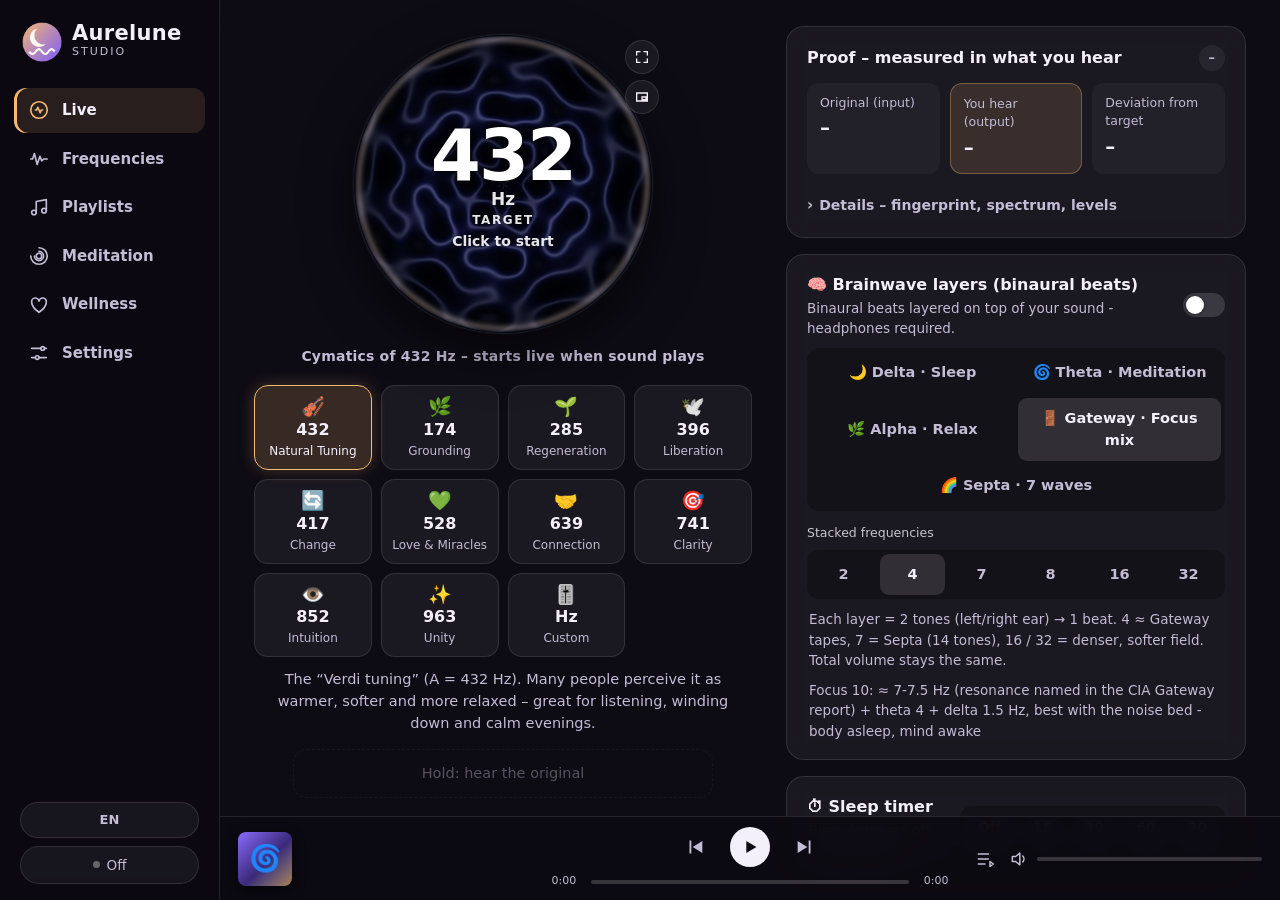
==== Setup-Dateien/app/ui/index.html @ 30a752c2 "Aurelune-Studio-3.15.0-Brainwave-Player-wie-Spotify-Gateway-Meditation-7-Schichten-Isochron-Binaural" ====
<!doctype html>
<html lang="en"><head><meta charset="utf-8"><meta name="viewport" content="width=device-width,initial-scale=1">
<title>Aurelune Studio</title><link rel="icon" href="icon.png" type="image/png"><link rel="stylesheet" href="style.css"><link rel="stylesheet" href="desk.css"><link rel="stylesheet" href="v38.css"><link rel="stylesheet" href="v311.css"><link rel="stylesheet" href="v312.css"><link rel="stylesheet" href="v314.css"><link rel="stylesheet" href="v315.css"></head>
<body>
<div class="aurora"></div>
<div id="oldEngine" hidden style="padding:30px;font:14px Segoe UI">This window uses an outdated browser engine. Please run the Aurelune installer again (it installs Microsoft WebView2) or start Aurelune with Microsoft Edge.</div>
<script>/* ES5 guard: the legacy IE engine cannot run the app */ try { eval('(async () => {})'); } catch (e) { document.getElementById('oldEngine').hidden = false; }</script>

<header class="top">
  <div class="brand"><img src="icon.png" alt=""><div><h1>Aurelune</h1><div class="sub">Studio</div></div></div>
  <div class="top-r">
    <button id="langBtn" class="lang" title="Language">EN</button>
    <div id="chip" class="chip"><i></i><span data-i18n="off">Off</span></div>
  </div>
</header>

<main>
  <!-- HOME -->
  <section class="view active" id="view-home">
    <div class="orb-wrap">
      <button id="orb" class="orb" aria-label="On/Off"><canvas id="cymCanvas" width="520" height="520"></canvas>
        <span class="orb-hz" id="orbHz">432</span><span class="orb-unit">Hz</span>
        <span class="orb-cap" id="orbCap" data-i18n="target">target</span>
        <span class="orb-state" id="orbState" data-i18n="tapStart">Click to start</span>
      </button>
    </div>
    <div id="cymLine" class="cym-line"></div>
    <button id="freqPill" class="freq-pill"><span id="pillEmoji">🎻</span><span id="pillName">Natural Tuning</span><span class="chev">›</span></button>
    <div id="freqChips" class="fchips"></div>
    <div id="quickCustom" class="quick-custom" hidden><input id="qCustom" type="number" min="20" max="2000" step="0.1" placeholder="440"><span>Hz</span><button id="qCustomGo" class="btn" data-i18n="apply">Apply</button></div>
    <p id="freqDescLine" class="fdesc-line"></p>

    <div id="alert" class="alert" hidden><div id="alertText"></div><div class="alert-btns" id="alertBtns"></div></div>
    <div class="card bin" id="binCard">
      <div class="bin-head"><div><b data-i18n="binTitle">🧠 Brainwave layers</b><small data-i18n="binOnHint">8 binaural beats layered on your sound</small></div>
        <span id="binState" class="verdict">–</span><label class="switch"><input type="checkbox" id="binOn"><span></span></label></div>
      <div class="seg four" id="binSeg"><button data-v="delta" data-i18n="binDelta">Delta</button><button data-v="theta" data-i18n="binTheta">Theta</button><button data-v="alpha" data-i18n="binAlpha">Alpha</button><button data-v="gateway" data-i18n="binGateway">Gateway</button><button data-v="septa" data-i18n="binSepta">Septa · 7 Wellen</button></div>
      <div class="bin-count"><label data-i18n="binCountT">Stacked frequencies</label>
        <div class="seg count-seg" id="binCountSeg"><button data-v="2">2</button><button data-v="4">4</button><button data-v="7">7</button><button data-v="8">8</button><button data-v="16">16</button><button data-v="32">32</button></div>
        <small class="bin-desc" data-i18n="binCountH"></small></div>
      <small class="bin-desc" id="binDesc"></small>
      <div class="bin-more">
        <div class="bin-layers" id="binLayers"></div>
        <div class="bin-slider"><label data-i18n="binLevel">Volume</label><input type="range" id="binLevel" min="0" max="50" step="1"><span id="binLevelV"></span></div>
        <div class="bin-slider"><label data-i18n="binNoise">Pink noise</label><input type="range" id="binNoise" min="0" max="100" step="1"><span id="binNoiseV"></span></div>
        <p class="bin-note" data-i18n="binHead">Use headphones</p>
        <p class="disclaimer" data-i18n="binDisc"></p>
      </div>
    </div>
    <div class="card slim">
      <div class="bin-head"><div><b data-i18n="timerT">⏱ Sleep timer</b><small id="timerHint" data-i18n="timerHint">Turns Aurelune off automatically</small></div>
        <div class="seg small timer-seg" id="timerSeg"><button data-v="0" data-i18n="timerOff">Off</button><button data-v="15">15</button><button data-v="30">30</button><button data-v="60">60</button><button data-v="90">90</button></div></div>
    </div>

    <div class="card proof">
      <div class="card-head"><b data-i18n="proofTitle">Proof – measured in what you hear</b><span id="verdict" class="verdict">–</span></div>
      <div class="facts">
        <div><small data-i18n="fOrig">Original (input)</small><b id="fIn">–</b></div>
        <div class="hl"><small data-i18n="fOut">You hear (output)</small><b id="fOut">–</b></div>
        <div><small data-i18n="fDev">Deviation from target</small><b id="fDev">–</b></div>
      </div>
      <details class="more" id="proofMore"><summary data-i18n="details">Details</summary>
      <div class="fp-wrap">
        <div class="mini-head"><span data-i18n="fpTitle">Tuning fingerprint</span><small data-i18n="fpHint">where the tones really are</small></div>
        <canvas id="fp" width="920" height="210"></canvas>
      </div>
      <div class="spec-wrap">
        <div class="mini-head"><span data-i18n="specTitle">Live spectrum</span><small id="specHint"></small></div>
        <canvas id="spec" width="920" height="300"></canvas>
        <div class="legend"><span class="lg-out" data-i18n="lgOut">output</span><span class="lg-in" data-i18n="lgIn">original</span><span class="lg-grid" id="lgGrid">432 Hz grid</span><span class="lg-440" data-i18n="lg440">440 Hz grid</span></div>
      </div>
      <div class="peak" id="peakLine">–</div>
      <div class="hint" id="anaText" data-i18n="anaOff">Turn Aurelune on to measure.</div>
      <div class="levels"><div><small data-i18n="lvIn">Input</small><div class="bar"><i id="lvIn"></i></div></div><div><small data-i18n="lvOut">Output</small><div class="bar"><i id="lvOut"></i></div></div></div>
      </details>
    </div>
    <button id="ab" class="ab" disabled data-i18n="abIdle">Hold: hear the original</button>
    <div class="route muted" id="routeLine"></div>
  </section>

  <!-- FREQUENCIES -->
  <section class="view" id="view-freq">
    <h2 data-i18n="chooseFreq">Choose frequency</h2>
    <p class="muted-p" data-i18n="chooseFreqP">Music is shifted by the smallest possible amount so this frequency becomes an exact note – clean and without distortion.</p>
    <div id="freqList" class="flist"></div>
    <div class="card custom">
      <div class="card-head"><b data-i18n="customFreq">🎚️ Custom frequency</b></div>
      <div class="row"><input id="custom" type="number" min="20" max="2000" step="0.1" placeholder="440"><span>Hz</span><button id="customGo" class="btn" data-i18n="apply">Apply</button></div>
    </div>
    <p class="keys-hint" data-i18n="keysHint"></p>
    <p class="disclaimer" data-i18n="disclaimer">The described effects are based on tradition and personal reports, not on scientific evidence.</p>
  </section>

  <!-- SETTINGS -->
  <section class="view" id="view-settings">
    <h2 data-i18n="settings">Settings</h2>

    <div class="card">
      <div class="card-head"><b data-i18n="sysCheck">System check</b><button id="recheck" class="link" data-i18n="recheck">Check again</button></div>
      <div class="checks" id="checks"></div>
      <button id="fixBtn" class="btn wide" data-i18n="fixAuto" hidden>Repair automatically</button>
    </div>

    <div class="card">
      <div class="set-row col"><div><b data-i18n="mainOut">Main speaker (where Aurelune plays)</b><small data-i18n="mainOutHint">Pick your EQ device, e.g. “SteelSeries Sonar – Gaming”, so your equalizer keeps working.</small></div></div>
      <select id="outDev"></select>
      <div class="set-row"><div><b data-i18n="autoIn">Input automatic (CABLE Output)</b><small data-i18n="autoInHint">All PC sound goes into VB-CABLE, Aurelune picks it up there.</small></div>
        <label class="switch"><input type="checkbox" id="autoDev"><span></span></label></div>
      <div id="manualDev" hidden>
        <label class="lbl" data-i18n="inputLbl">Input (virtual cable)</label><select id="inDev"></select>
        <button id="applyDev" class="btn wide" data-i18n="apply">Apply</button>
      </div>
    </div>

    <div class="card">
      <div class="set-row"><div><b data-i18n="autoMeasure">Detect original tuning automatically</b><small data-i18n="autoMeasureHint">Detects whether a song is tuned to 440, 442 or 443 Hz.</small></div>
        <label class="switch"><input type="checkbox" id="auto"><span></span></label></div>
      <div class="set-row" id="manualRow"><div><b data-i18n="fixedRef">Fixed original tuning</b><small data-i18n="fixedRefHint">Used when detection is off.</small></div>
        <div class="inline"><input id="manualRef" type="number" min="400" max="480" step="0.1"><span>Hz</span></div></div>
      <div class="set-row"><div><b data-i18n="profile">Sound profile</b><small id="profileHint"></small></div></div>
      <div class="seg" id="profileSeg"><button data-v="music" data-i18n="pMusic">🎵 Music · Hi-Fi</button><button data-v="voice" data-i18n="pVoice">🎮 Voice &amp; gaming</button></div>
      <div class="set-row"><div><b data-i18n="precise">🎯 Precision mode</b><small data-i18n="preciseHint">Analyses ahead</small></div>
        <label class="switch"><input type="checkbox" id="precise"><span></span></label></div>
      <div class="set-row"><div><b id="updTitle">🔄 Automatic updates</b><small id="updHint"></small><small id="updInfo" class="upd-info"></small></div>
        <label class="switch"><input type="checkbox" id="autoUpd" checked><span></span></label></div>
      <div class="set-row upd-row"><button type="button" id="updCheck" class="upd-check">Check now</button></div>
    </div>

    <div class="card">
      <div class="set-row"><div><b data-i18n="language">Language</b></div>
        <div class="seg small" id="langSeg"><button data-v="en">English</button><button data-v="de">Deutsch</button></div></div>
      <div class="set-row"><div><b data-i18n="autostart">Start with Windows</b><small data-i18n="autostartHint">Starts minimized and runs in the background.</small></div>
        <label class="switch"><input type="checkbox" id="autostart"><span></span></label></div>
      <div class="btn-row">
        <button id="resetSound" class="btn ghost" data-i18n="resetSound">🔈 Reset sound</button>
        <button id="openSound" class="btn ghost" data-i18n="openSound">⚙️ Sound settings</button>
      </div>
    </div>

    <div class="card info">
      <div class="set-row"><div><b data-i18n="tech">Technical</b><small id="techInfo">–</small></div></div>
      <div class="muted"><span id="version">Aurelune Studio</span> · <button id="openLog" class="link" data-i18n="openLog">open log file</button></div>
    </div>
  </section>
</main>

<nav class="tabs">
  <button data-view="home" class="active"><svg viewBox="0 0 24 24"><circle cx="12" cy="12" r="9"/><path d="M8 12h1.5l1.2-3 2.6 6 1.2-3H16"/></svg><span data-i18n="tHome">Live</span></button>
  <button data-view="freq"><svg viewBox="0 0 24 24"><path d="M3 12h2l2-6 3 12 3-9 2 5 2-2h4" /></svg><span data-i18n="tFreq">Frequencies</span></button>
  <button data-view="settings"><svg viewBox="0 0 24 24"><path d="M4 7h10M18 7h2M4 17h4M12 17h8" /><circle cx="16" cy="7" r="2"/><circle cx="10" cy="17" r="2"/></svg><span data-i18n="tSet">Settings</span><i class="dot" id="setDot" hidden></i></button>
</nav>
<div id="toast" class="toast"></div>

<script src="frequencies.js"></script>
<script src="i18n.js"></script>
<div id="updBar"><div class="upd-main"><b id="updText"></b><small id="updNotes"></small></div><button type="button" id="updGo">Install</button><button type="button" id="updX" aria-label="close">✕</button><div id="updProg"><i></i></div></div>
<script src="app.js"></script>
<script src="desk.js"></script>
<script src="v38.js"></script>
<script src="v39.js"></script>
<script src="v310.js"></script>
<script src="v311.js"></script>
<script src="v312.js"></script>
<script src="v314.js"></script>
<script src="v315.js"></script>
<script src="update.js"></script>
</body></html>
---- Setup-Dateien/app/ui/style.css ----
:root { --bg:#0d0b14; --card:rgba(255,255,255,.05); --line:rgba(255,255,255,.085); --fg:#f3f0fb; --mut:#a39eb8; --acc:#f5b971; --acc2:#8b6cff; }
* { box-sizing:border-box; -webkit-tap-highlight-color:transparent; }
[hidden] { display:none !important; }
html,body { margin:0; height:100%; background:var(--bg); }
body { color:var(--fg); font:13.5px/1.45 "Segoe UI Variable Text","Segoe UI",system-ui,-apple-system,sans-serif; display:flex; flex-direction:column; overflow:hidden; user-select:none; }
input, select { user-select:text; }
.aurora { position:fixed; inset:-140px -100px auto; height:420px; z-index:-1; filter:blur(70px); opacity:.45; transition:background 1s;
  background:radial-gradient(circle at 25% 45%, var(--acc), transparent 55%), radial-gradient(circle at 85% 25%, var(--acc2), transparent 55%); }
.top { display:flex; align-items:center; justify-content:space-between; padding:16px 20px 6px; }
.brand { display:flex; align-items:center; gap:10px; }
.brand img { width:36px; height:36px; }
h1 { margin:0; font-size:19px; letter-spacing:.3px; line-height:1; } .sub { font-size:11px; color:var(--mut); letter-spacing:2px; text-transform:uppercase; }
.chip { display:flex; align-items:center; gap:7px; padding:5px 11px; border-radius:20px; background:var(--card); border:1px solid var(--line); font-size:11.5px; color:var(--mut); }
.chip i { width:7px; height:7px; border-radius:50%; background:#666; }
.chip.on { color:var(--fg); } .chip.on i { background:#6dffa8; box-shadow:0 0 8px #6dffa8; }
.chip.warn i { background:#ffcf5c; box-shadow:0 0 8px #ffcf5c; }

main { flex:1; overflow-y:auto; padding:6px 18px 18px; scrollbar-width:thin; }
main::-webkit-scrollbar { width:6px; } main::-webkit-scrollbar-thumb { background:rgba(255,255,255,.1); border-radius:3px; }
.view { display:none; animation:fade .3s ease; } .view.active { display:block; }
@keyframes fade { from { opacity:0; transform:translateY(6px);} to { opacity:1; transform:none; } }
h2 { margin:8px 0 4px; font-size:20px; }
.muted-p { color:var(--mut); margin:0 0 12px; font-size:12.5px; }
.muted { color:var(--mut); font-size:11.5px; }

/* orb */
.orb-wrap { position:relative; width:300px; height:300px; margin:0 auto; }
#orbCanvas { position:absolute; inset:-40px; width:380px; height:380px; pointer-events:none; }
.orb { position:absolute; inset:40px; border-radius:50%; border:1px solid var(--line); cursor:pointer; color:var(--fg); font-family:inherit;
  background:radial-gradient(circle at 35% 30%, rgba(255,255,255,.14), rgba(255,255,255,.03) 60%), #15121f;
  box-shadow:inset 0 0 40px rgba(0,0,0,.5), 0 20px 50px rgba(0,0,0,.45); display:flex; flex-direction:column; align-items:center; justify-content:center; transition:transform .2s, box-shadow .4s, background .4s; }
.orb:hover { transform:scale(1.025); } .orb:active { transform:scale(.98); }
.orb.on { background:radial-gradient(circle at 35% 30%, color-mix(in srgb, var(--acc) 85%, white), var(--acc) 45%, color-mix(in srgb, var(--acc) 60%, #000) 100%); color:#1a1222;
  box-shadow:0 0 0 10px color-mix(in srgb, var(--acc) 18%, transparent), 0 0 70px color-mix(in srgb, var(--acc) 70%, transparent), inset 0 -10px 30px rgba(0,0,0,.25); }
.orb-hz { font-size:58px; font-weight:800; line-height:1; letter-spacing:-2px; } .orb-unit { font-size:14px; font-weight:700; opacity:.7; margin-top:-2px; }
.orb-state { font-size:11.5px; margin-top:6px; opacity:.75; font-weight:600; }
.orb-cap { font-size:10.5px; text-transform:uppercase; letter-spacing:1.6px; margin-top:4px; opacity:.65; font-weight:700; }
.orb-hz { font-variant-numeric:tabular-nums; }
.orb.busy { opacity:.7; pointer-events:none; }
.freq-pill { display:flex; align-items:center; gap:8px; margin:6px auto 0; padding:8px 16px; border-radius:30px; border:1px solid var(--line); background:var(--card); color:var(--fg); font:inherit; font-weight:600; cursor:pointer; }
.freq-pill:hover { border-color:var(--acc); } .chev { color:var(--mut); font-size:16px; line-height:1; }
.lead { text-align:center; color:var(--mut); font-size:12.5px; margin:10px 20px 4px; }
.alert { margin:10px 0 0; padding:11px 13px; border-radius:14px; background:rgba(255,105,125,.12); border:1px solid rgba(255,105,125,.35); color:#ffd3da; font-size:12.5px; }

.card { margin-top:12px; padding:14px 15px; border-radius:18px; background:var(--card); border:1px solid var(--line); backdrop-filter:blur(10px); }
.card-head { display:flex; justify-content:space-between; align-items:center; margin-bottom:10px; }
.meter .scale { display:flex; justify-content:space-between; font-size:10px; color:var(--mut); margin-top:5px; }
.track { position:relative; height:12px; border-radius:10px; background:linear-gradient(90deg, rgba(255,255,255,.03), rgba(255,255,255,.1) 50%, rgba(255,255,255,.03)); border:1px solid var(--line); }
.track::after { content:''; position:absolute; left:50%; top:-3px; bottom:-3px; width:1px; background:rgba(255,255,255,.35); }
.zone { position:absolute; top:2px; bottom:2px; border-radius:6px; background:color-mix(in srgb, var(--acc) 30%, transparent); transition:all .4s; }
.needle { position:absolute; top:-6px; width:4px; height:22px; margin-left:-2px; border-radius:3px; background:var(--acc); box-shadow:0 0 12px var(--acc); left:50%; transition:left .4s ease, opacity .3s; }
.facts { display:grid; grid-template-columns:repeat(3,1fr); gap:7px; margin-top:12px; }
.facts div { background:rgba(255,255,255,.04); border-radius:12px; padding:8px 10px; }
.facts small { display:block; font-size:10px; color:var(--mut); } .facts b { font-size:15.5px; font-variant-numeric:tabular-nums; white-space:nowrap; }
.hint { font-size:12px; color:var(--mut); margin-top:9px; }
.levels { display:grid; grid-template-columns:1fr 1fr; gap:12px; margin-top:10px; } .levels small { font-size:10px; color:var(--mut); }
.bar { height:5px; border-radius:4px; background:rgba(255,255,255,.07); overflow:hidden; margin-top:2px; }
.bar i { display:block; height:100%; width:0; background:linear-gradient(90deg,#6dffa8,var(--acc),#ff7a8a); transition:width .12s; }
.ab { width:100%; margin-top:12px; padding:12px; border-radius:14px; border:1px dashed var(--line); background:transparent; color:var(--mut); font:inherit; cursor:pointer; }
.ab:not(:disabled):hover { border-color:var(--acc); color:var(--fg); } .ab:disabled { opacity:.4; cursor:default; }
.ab.held { background:rgba(255,255,255,.07); color:var(--fg); }

/* frequency list */
.flist { display:flex; flex-direction:column; gap:8px; }
.fitem { display:flex; gap:12px; align-items:flex-start; text-align:left; padding:12px 13px; border-radius:16px; background:var(--card); border:1px solid var(--line); color:var(--fg); font:inherit; cursor:pointer; transition:border-color .2s, background .2s, transform .15s; }
.fitem:hover { transform:translateX(2px); border-color:color-mix(in srgb, var(--c) 55%, transparent); }
.fitem.sel { background:color-mix(in srgb, var(--c) 16%, transparent); border-color:var(--c); box-shadow:0 0 22px color-mix(in srgb, var(--c) 22%, transparent); }
.ficon { flex:none; width:46px; height:46px; border-radius:14px; display:grid; place-items:center; font-size:21px; background:color-mix(in srgb, var(--c) 20%, transparent); }
.fbody { flex:1; min-width:0; }
.ftop { display:flex; align-items:baseline; gap:8px; } .fhz { font-weight:800; font-size:17px; } .fhz small { font-size:11px; color:var(--mut); font-weight:600; }
.fname { font-weight:600; } .ftag { margin-left:auto; font-size:10.5px; padding:2px 8px; border-radius:20px; background:color-mix(in srgb, var(--c) 22%, transparent); color:var(--c); font-weight:700; white-space:nowrap; }
.fdesc { font-size:12px; color:#cfc9df; margin-top:3px; }
.fcheck { flex:none; width:20px; height:20px; border-radius:50%; border:2px solid var(--line); margin-top:12px; }
.fitem.sel .fcheck { border-color:var(--c); background:radial-gradient(circle, var(--c) 45%, transparent 50%); }
.custom .row { display:flex; gap:8px; align-items:center; }
.disclaimer { font-size:10.5px; color:#77718c; text-align:center; margin:12px 0 0; }

/* settings */
.set-row { display:flex; justify-content:space-between; align-items:center; gap:12px; padding:4px 0; }
.set-row + .set-row { margin-top:8px; padding-top:10px; border-top:1px solid var(--line); }
.set-row b { display:block; font-size:13px; } .set-row small { display:block; color:var(--mut); font-size:11.5px; margin-top:1px; }
.inline { display:flex; align-items:center; gap:5px; }
.switch { position:relative; flex:none; cursor:pointer; } .switch input { display:none; }
.switch span { display:block; width:42px; height:24px; border-radius:14px; background:rgba(255,255,255,.14); transition:.2s; position:relative; }
.switch span::after { content:''; position:absolute; top:3px; left:3px; width:18px; height:18px; border-radius:50%; background:#fff; transition:.2s; box-shadow:0 1px 3px rgba(0,0,0,.3); }
.switch input:checked + span { background:var(--acc); } .switch input:checked + span::after { left:21px; }
.seg { display:grid; grid-template-columns:1fr 1fr; gap:4px; padding:4px; border-radius:12px; background:rgba(0,0,0,.25); margin-top:8px; }
.seg button { padding:8px; border:0; border-radius:9px; background:transparent; color:var(--mut); font:inherit; font-weight:600; cursor:pointer; }
.seg button.sel { background:rgba(255,255,255,.12); color:var(--fg); }
input[type=number], select { padding:8px 10px; border-radius:10px; border:1px solid var(--line); background:#17141f; color:var(--fg); font:inherit; font-size:12.5px; outline:none; }
input[type=number]:focus, select:focus { border-color:var(--acc); }
input[type=number] { width:90px; } select { width:100%; }
.lbl { display:block; font-size:11px; color:var(--mut); margin:10px 0 4px; }
.btn { padding:9px 14px; border-radius:11px; border:0; background:var(--acc); color:#1a1222; font:inherit; font-weight:700; cursor:pointer; transition:filter .2s; }
.btn:hover { filter:brightness(1.08); } .btn.wide { width:100%; margin-top:12px; }
.btn.ghost { background:rgba(255,255,255,.06); color:var(--fg); border:1px solid var(--line); font-weight:600; }
.btn-row { display:grid; grid-template-columns:1fr 1fr; gap:8px; margin-top:12px; }
.info small { font-variant-numeric:tabular-nums; }

/* nav */
.tabs { display:grid; grid-template-columns:repeat(3,1fr); padding:8px 14px 12px; border-top:1px solid var(--line); background:rgba(13,11,20,.85); backdrop-filter:blur(14px); }
.tabs button { display:flex; flex-direction:column; align-items:center; gap:3px; border:0; background:transparent; color:var(--mut); font:inherit; font-size:11px; cursor:pointer; padding:6px; border-radius:12px; }
.tabs svg { width:22px; height:22px; fill:none; stroke:currentColor; stroke-width:1.8; stroke-linecap:round; stroke-linejoin:round; }
.tabs button.active { color:var(--acc); } .tabs button:hover { background:rgba(255,255,255,.04); }
.toast { position:fixed; left:50%; bottom:86px; transform:translate(-50%,20px); opacity:0; padding:9px 16px; border-radius:20px; background:#2a2538; border:1px solid var(--line); font-size:12.5px; transition:.3s; pointer-events:none; white-space:nowrap; }
.toast.show { opacity:1; transform:translate(-50%,0); }

/* v3.2 */
.top-r { display:flex; align-items:center; gap:8px; }
.lang { padding:5px 9px; border-radius:20px; background:var(--card); border:1px solid var(--line); color:var(--mut); font:inherit; font-size:11px; font-weight:700; cursor:pointer; }
.lang:hover { color:var(--fg); border-color:var(--acc); }
.alert-btns { display:flex; gap:8px; margin-top:9px; } .alert-btns:empty { display:none; }
.verdict { font-size:11.5px; font-weight:700; padding:3px 10px; border-radius:20px; background:rgba(255,255,255,.06); color:var(--mut); white-space:nowrap; }
.verdict.ok { background:rgba(109,255,168,.14); color:#7dffb0; } .verdict.warn { background:rgba(255,207,92,.14); color:#ffd77a; }
.facts .hl { background:color-mix(in srgb, var(--acc) 14%, transparent); border:1px solid color-mix(in srgb, var(--acc) 35%, transparent); }
.mini-head { display:flex; justify-content:space-between; align-items:baseline; font-size:11.5px; font-weight:700; margin:12px 0 5px; }
.mini-head small { font-weight:500; color:var(--mut); font-size:10.5px; }
#fp, #spec { display:block; width:100%; border-radius:12px; background:rgba(0,0,0,.25); border:1px solid var(--line); }
#fp { height:105px; } #spec { height:150px; }
.legend { display:flex; flex-wrap:wrap; gap:12px; margin-top:6px; font-size:10.5px; color:var(--mut); }
.legend span::before { content:''; display:inline-block; width:14px; height:3px; border-radius:2px; vertical-align:middle; margin-right:5px; }
.lg-out::before { background:var(--acc); } .lg-in::before { background:#b9b4cc; } .lg-grid::before { background:var(--acc); height:10px !important; width:2px !important; }
.lg-440::before { background:repeating-linear-gradient(90deg,#9b97ad 0 4px,transparent 4px 7px); }
.peak { margin-top:9px; font-size:12px; font-weight:600; font-variant-numeric:tabular-nums; }
.route { text-align:center; margin-top:8px; font-size:10.5px; }
.checks { display:flex; flex-direction:column; gap:6px; }
.ck { display:grid; grid-template-columns:18px 1fr auto; gap:8px; align-items:center; font-size:12.5px; padding:7px 9px; border-radius:10px; background:rgba(255,255,255,.035); }
.ck i { width:16px; height:16px; border-radius:50%; display:grid; place-items:center; font-style:normal; font-size:10px; font-weight:900; color:#111; }
.ck.ok i { background:#6dffa8; } .ck.ok i::after { content:'✓'; }
.ck.bad i { background:#ff6e82; } .ck.bad i::after { content:'!'; }
.ck.info i { background:rgba(255,255,255,.25); } .ck.info i::after { content:'i'; }
.ck b { font-weight:600; color:var(--mut); text-align:right; max-width:230px; overflow:hidden; text-overflow:ellipsis; white-space:nowrap; }
.link { border:0; background:none; color:var(--acc); font:inherit; font-size:11.5px; cursor:pointer; padding:0; }
.link:hover { text-decoration:underline; }
.tabs button { position:relative; } .dot { position:absolute; top:5px; right:calc(50% - 16px); width:8px; height:8px; border-radius:50%; background:#ff6e82; }
.set-row.col { display:block; } #outDev { margin:8px 0 4px; }
.seg.small { margin-top:0; } .seg.small button { padding:6px 12px; font-size:12px; }
.btn:disabled { opacity:.5; cursor:default; }

/* brainwave layers */
.bin-desc { display:block; color:var(--mut); font-size:11.5px; margin:8px 2px 0; }
.bin-layers { display:grid; grid-template-columns:repeat(4, 1fr); gap:6px; margin-top:10px; }
.bin-layers span { padding:6px 4px; border-radius:9px; background:rgba(0,0,0,.25); border:1px solid var(--line); text-align:center; font-size:11.5px; font-weight:600; color:var(--fg); font-variant-numeric:tabular-nums; transition:border-color .6s ease, box-shadow .6s ease; }
.bin-layers span small { display:block; color:var(--mut); font-size:9.5px; font-weight:400; margin-top:1px; }
.bin-layers.on span { border-color:rgba(139,108,255,.55); box-shadow:0 0 10px rgba(139,108,255,.18); }
.bin-slider { display:grid; grid-template-columns:105px 1fr 42px; align-items:center; gap:8px; margin-top:10px; font-size:12px; color:var(--mut); }
.bin-slider input { width:100%; accent-color:var(--acc2); }
.bin-slider span { text-align:right; color:var(--fg); font-variant-numeric:tabular-nums; }
.bin-note { font-size:11.5px; color:var(--mut); margin:10px 2px 0; }

/* cymatics inside the orb */
#cymCanvas { position:absolute; inset:0; width:100%; height:100%; border-radius:50%; pointer-events:none; z-index:0; }
.orb > span { position:relative; z-index:1; }
.orb.on .orb-hz { text-shadow:0 0 18px color-mix(in srgb, var(--acc) 85%, white), 0 0 4px color-mix(in srgb, var(--acc) 85%, white); }

/* ---- in-app updates ---- */
#updBar{position:fixed;left:12px;right:12px;bottom:12px;z-index:60;display:flex;align-items:center;gap:10px;padding:11px 12px 13px;border-radius:14px;
  background:linear-gradient(135deg,rgba(139,108,255,.96),rgba(245,185,113,.96));color:#1a1222;box-shadow:0 10px 34px rgba(0,0,0,.5);
  font-size:13px;transform:translateY(160%);opacity:0;transition:transform .4s cubic-bezier(.2,.9,.3,1.2),opacity .3s;pointer-events:none}
#updBar.show{transform:none;opacity:1;pointer-events:auto}
#updBar .upd-main{flex:1;min-width:0;display:flex;flex-direction:column}
#updBar small{opacity:.8;white-space:nowrap;overflow:hidden;text-overflow:ellipsis}
#updBar button{border:0;border-radius:10px;padding:7px 13px;font:600 13px Segoe UI,sans-serif;cursor:pointer}
#updGo{background:#1a1222;color:#f5b971}
#updGo:hover{filter:brightness(1.25)}
#updX{background:transparent;color:#1a1222;padding:4px 8px!important}
#updProg{position:absolute;left:12px;right:12px;bottom:5px;height:3px;border-radius:2px;background:rgba(26,18,34,.25);overflow:hidden;display:none}
#updProg i{display:block;height:100%;width:0;background:#1a1222;transition:width .3s}
.upd-info{color:var(--acc,#f5b971)}
.upd-row{justify-content:flex-end}
.upd-check{border:1px solid rgba(245,185,113,.45);background:transparent;color:var(--acc,#f5b971);border-radius:10px;padding:6px 14px;font:600 12px Segoe UI,sans-serif;cursor:pointer}
.upd-check:hover:not(:disabled){background:rgba(245,185,113,.12)}
.upd-check:disabled{opacity:.55;cursor:default}

/* ===== v3.5 – clean home: cymatics orb, quick frequencies, brainwaves, timer ===== */
.orb-wrap { width:250px; height:250px; margin:8px auto 0; }
.orb { inset:0; overflow:hidden; background:#05060f; border:1px solid rgba(255,255,255,.08); color:#fff;
  box-shadow:0 18px 50px rgba(0,0,0,.55), 0 0 0 1px rgba(255,255,255,.03); }
.orb.on { background:#05060f; color:#fff;
  box-shadow:0 0 0 2px color-mix(in srgb, var(--acc) 55%, transparent), 0 0 46px color-mix(in srgb, var(--acc) 38%, transparent), 0 0 110px rgba(90,110,255,.22); }
.orb-hz, .orb.on .orb-hz { text-shadow:0 2px 14px rgba(0,0,0,.95), 0 0 3px rgba(0,0,0,.9); }
.orb-unit, .orb-cap, .orb-state { text-shadow:0 1px 8px rgba(0,0,0,.95); opacity:.9; }
.orb::after { content:''; position:absolute; inset:28%; border-radius:50%; background:radial-gradient(circle, rgba(3,4,12,.55), transparent 70%); pointer-events:none; z-index:0; }
.freq-pill { margin-top:12px; padding:6px 14px; font-size:12.5px; }
.fchips { display:flex; gap:7px; overflow-x:auto; margin:12px -18px 0; padding:4px 18px 8px; scroll-snap-type:x proximity; scrollbar-width:none; }
.fchips::-webkit-scrollbar { display:none; }
.fchip { flex:none; scroll-snap-align:center; display:flex; flex-direction:column; align-items:center; gap:0; min-width:68px; padding:8px 9px 7px; border-radius:14px;
  background:var(--card); border:1px solid var(--line); color:var(--fg); font:inherit; cursor:pointer; transition:border-color .2s, background .2s, transform .15s; }
.fchip:hover { transform:translateY(-1px); border-color:color-mix(in srgb, var(--c) 55%, transparent); }
.fchip .e { font-size:16px; line-height:1.2; } .fchip b { font-size:14px; font-variant-numeric:tabular-nums; }
.fchip small { font-size:9.5px; color:var(--mut); white-space:nowrap; max-width:74px; overflow:hidden; text-overflow:ellipsis; }
.fchip.sel { border-color:var(--c); background:color-mix(in srgb, var(--c) 18%, transparent); box-shadow:0 0 16px color-mix(in srgb, var(--c) 25%, transparent); }
.fchip.sel small { color:var(--fg); }
.quick-custom { display:flex; gap:8px; align-items:center; justify-content:center; margin-top:6px; }
.fdesc-line { text-align:center; font-size:12px; color:var(--mut); margin:4px 8px 0; min-height:34px; }
.bin-head { display:flex; align-items:center; gap:10px; }
.bin-head > div:first-child { flex:1; min-width:0; }
.bin-head b { display:block; font-size:13px; } .bin-head small { display:block; color:var(--mut); font-size:11.5px; margin-top:1px; }
.seg.four { grid-template-columns:1fr 1fr; margin-top:10px; }
.seg.four button { padding:7px 6px; font-size:12.5px; }
.bin .bin-more { display:none; } .bin.on .bin-more { display:block; animation:fade .3s ease; }
.bin.on { border-color:rgba(139,108,255,.35); box-shadow:0 0 30px rgba(139,108,255,.08); }
.card.slim { padding:11px 15px; }
.timer-seg { grid-template-columns:repeat(5, auto); margin-top:0; }
.timer-seg button { padding:5px 9px; }
details.more { margin-top:10px; }
details.more > summary { list-style:none; cursor:pointer; font-size:12px; font-weight:600; color:var(--mut); padding:6px 0 2px; display:flex; align-items:center; gap:6px; }
details.more > summary::-webkit-details-marker { display:none; }
details.more > summary::before { content:'›'; display:inline-block; font-size:15px; transition:transform .2s; }
details.more[open] > summary::before { transform:rotate(90deg); }
details.more > summary:hover { color:var(--fg); }
.keys-hint { font-size:11px; color:var(--mut); text-align:center; margin:14px 0 0; }
.cym-line { text-align:center; margin-top:10px; font-size:11.5px; font-weight:600; color:var(--mut); font-variant-numeric:tabular-nums; letter-spacing:.2px; }
.cym-line.live { color:#b9c4ff; } .cym-line.live::before { content:''; display:inline-block; width:6px; height:6px; border-radius:50%; background:#8fa0ff; box-shadow:0 0 8px #8fa0ff; margin-right:6px; vertical-align:middle; animation:pulse 1.6s ease-in-out infinite; }
@keyframes pulse { 50% { opacity:.35; } }
---- Setup-Dateien/app/ui/desk.css ----
/* ===== Aurelune 3.6 – desktop layout, larger & clearer type ===== */
body.desk { --mut:#c3bdd6; --line:rgba(255,255,255,.11); --card:rgba(255,255,255,.055); flex-direction:row; font-size:15px; line-height:1.5; }
body.desk #oldEngine { position:absolute; }
/* sidebar */
.desk .side { width:220px; flex:none; display:flex; flex-direction:column; padding:22px 14px 16px; border-right:1px solid var(--line); background:rgba(10,8,16,.6); backdrop-filter:blur(14px); position:relative; z-index:2; }
.desk .side .brand { padding:0 8px 26px; }
.desk .side .brand img { width:40px; height:40px; }
.desk .side h1 { font-size:21px; }
.desk .tabs { display:flex; flex-direction:column; gap:4px; padding:0; border:0; background:none; backdrop-filter:none; }
.desk .tabs button { flex-direction:row; justify-content:flex-start; gap:12px; padding:11px 14px; font-size:15px; font-weight:600; color:var(--mut); border-radius:12px; }
.desk .tabs button.active { color:var(--fg); background:rgba(245,185,113,.13); box-shadow:inset 3px 0 0 var(--acc); }
.desk .tabs button.active svg { color:var(--acc); }
.desk .tabs .dot { top:50%; right:14px; margin-top:-4px; }
.desk .side-foot { margin-top:auto; padding:0 6px; }
.desk .side-foot .top-r { flex-direction:column; align-items:stretch; gap:8px; }
.desk .side-foot .chip { justify-content:center; padding:8px 12px; font-size:13.5px; }
.desk .side-foot .lang { padding:7px; font-size:13px; }
/* main area */
.desk main { padding:26px 34px 30px; }
.desk .view h2 { font-size:26px; margin:0 0 6px; }
.desk .muted-p { font-size:14.5px; color:var(--mut); max-width:760px; }
.desk .card { padding:18px 20px; border-radius:18px; margin-top:16px; }
.desk .card-head b, .desk .bin-head b, .desk .set-row b { font-size:16px; }
.desk .bin-head small, .desk .set-row small { font-size:13.5px; color:var(--mut); }
.desk .verdict { font-size:13px; }
/* home dashboard */
.desk .home-grid { display:grid; grid-template-columns:minmax(380px,1fr) minmax(360px,460px); gap:34px; align-items:start; max-width:1240px; margin:0 auto; }
.desk .col-main { display:flex; flex-direction:column; align-items:center; padding-top:8px; }
.desk .col-side > .card:first-child, .desk .col-side > .alert:first-child + .card { margin-top:0; }
.desk .orb-wrap { width:300px; height:300px; margin:0 auto; }
.desk .orb-hz { font-size:72px; } .desk .orb-unit { font-size:17px; } .desk .orb-state { font-size:14px; } .desk .orb-cap { font-size:12px; }
.desk .cym-line { font-size:14px; margin-top:12px; color:var(--mut); }
.desk .freq-pill { font-size:16px; padding:10px 20px; margin-top:12px; }
.desk .fchips { display:grid; grid-template-columns:repeat(4,1fr); overflow:visible; margin:18px 0 0; padding:0; gap:9px; width:100%; max-width:500px; }
.desk .fchip { min-width:0; padding:9px 6px; }
.desk .fchip .e { font-size:19px; } .desk .fchip b { font-size:16px; } .desk .fchip small { font-size:12px; max-width:100%; }
.desk .fdesc-line { font-size:14.5px; max-width:560px; min-height:44px; margin-top:12px; }
.desk .ab { max-width:420px; font-size:14.5px; margin-top:14px; padding:13px; }
.desk .quick-custom { margin-top:12px; }
/* measurement card */
.desk .facts { gap:10px; } .desk .facts div { padding:11px 13px; }
.desk .facts small { font-size:12.5px; } .desk .facts b { font-size:20px; }
.desk details.more > summary { font-size:14px; padding-top:10px; }
.desk .hint, .desk .peak { font-size:13.5px; }
.desk .levels small, .desk .legend { font-size:12.5px; }
/* brainwaves + timer */
.desk .seg button { padding:10px; font-size:14.5px; }
.desk .seg.small button { padding:7px 14px; font-size:14px; }
.desk .bin-desc { font-size:13.5px; color:var(--mut); display:block; margin-top:10px; }
.desk .bin-slider { grid-template-columns:120px 1fr 48px; font-size:14px; margin-top:12px; }
.desk .bin-det { margin-top:8px; }
.desk .bin-note, .desk .disclaimer { font-size:13px; }
.desk .card.slim .bin-head { flex-wrap:wrap; gap:10px; }
/* frequencies + settings use the width */
.desk .flist { display:grid; grid-template-columns:repeat(auto-fill,minmax(290px,1fr)); gap:12px; margin-top:16px; }
.desk .fitem { padding:15px 16px; } .desk .fhz { font-size:19px; } .desk .fdesc { font-size:13.5px; }
.desk #view-freq, .desk #view-settings { max-width:1240px; margin:0 auto; }
.desk #view-settings.active { columns:2 430px; column-gap:20px; }
.desk #view-settings > h2 { column-span:all; }
.desk #view-settings .card { break-inside:avoid; display:inline-block; width:100%; margin-top:0; margin-bottom:18px; }
.desk .ck { font-size:14px; } .desk .ck b { max-width:260px; }
.desk input[type=number], .desk select { font-size:14px; padding:9px 11px; }
.desk .btn { font-size:14.5px; } .desk .link { font-size:13.5px; } .desk .lbl { font-size:13px; }
.desk .route { font-size:13px; margin-top:10px; text-align:left; }
.desk .keys-hint { font-size:13px; }
.desk .toast { font-size:14px; }
/* smaller windows: compact icon sidebar, single column */
@media (max-width:1020px) {
  .desk .side { width:76px; padding:18px 10px; }
  .desk .side .brand > div, .desk .tabs span { display:none; }
  .desk .side .brand { padding:0 0 22px; justify-content:center; }
  .desk .tabs button { justify-content:center; padding:12px; }
  .desk .side-foot .chip span { display:none; }
  .desk main { padding:22px 24px; }
  .desk .home-grid { grid-template-columns:1fr 360px; gap:22px; }
  .desk .orb-wrap { width:290px; height:290px; }
}
@media (max-width:760px) { .desk .home-grid { grid-template-columns:1fr; } }

.desk .card-head { display:flex; align-items:center; justify-content:space-between; gap:12px; }
.desk #binCard .bin-head { align-items:center; }
.desk #binState { display:inline-block; margin-top:12px; }
.desk #binCard:not(.on) #binState { display:none; }
.desk #freqPill { display:none; }
.desk .upd-check { font-size:13.5px; padding:7px 16px; }
---- Setup-Dateien/app/ui/v38.css ----
.a4sub { display:block; font-size:11.5px; color:var(--mut); font-weight:500; margin-top:2px; }
.lock-seg { grid-template-columns:repeat(4,1fr); margin-top:8px; }
.lock-seg { margin-bottom:12px; }
---- Setup-Dateien/app/ui/v311.css ----
.lock-seg { grid-template-columns:repeat(2,1fr); }
#binSeg button[data-v="septa"] { grid-column:1 / -1; }
.bin-count { margin-top:10px; }
.bin-count > label { font-size:12.5px; opacity:.8; }
.count-seg { grid-template-columns:repeat(6,1fr); margin-top:6px; }
.count-seg button { padding:6px 4px; font-size:12.5px; }
.bin-layers.many span { font-size:11px; padding:3px 6px; }
.bin-layers.many small { font-size:9.5px; }
---- Setup-Dateien/app/ui/v312.css ----
/* Aurelune 3.12 – playlists */
.pl-tune { display:flex; align-items:center; justify-content:space-between; gap:12px; }
.pl-tune b { display:block; font-size:16px; } .pl-tune small { color:var(--mut); }
.pl-grid { display:grid; grid-template-columns:repeat(auto-fill,minmax(170px,1fr)); gap:10px; margin-top:12px; }
.pl-card { display:flex; flex-direction:column; align-items:flex-start; gap:3px; text-align:left; padding:14px; border-radius:16px; border:1px solid var(--line); background:var(--card); color:var(--fg); font:inherit; cursor:pointer; transition:.2s; position:relative; }
.pl-card:hover { background:rgba(255,255,255,.08); }
.pl-card.sel { border-color:var(--acc); box-shadow:0 0 0 1px var(--acc) inset; background:rgba(245,185,113,.08); }
.pl-card.on::after { content:'♪'; position:absolute; top:10px; right:12px; color:var(--acc); animation:plPulse 1.6s ease-in-out infinite; }
.pl-card small { color:var(--mut); font-size:12px; line-height:1.35; } .pl-card i { font-style:normal; font-size:11px; color:var(--acc); margin-top:4px; }
.pl-emoji { font-size:26px; line-height:1; }
.pl-head { display:flex; gap:12px; align-items:center; } .pl-head b { display:block; font-size:17px; } .pl-head small { color:var(--mut); }
.pl-player { display:flex; align-items:center; gap:8px; margin-top:14px; padding:10px; border-radius:14px; background:rgba(0,0,0,.25); }
.pl-ctl { width:38px; height:38px; border-radius:50%; border:1px solid var(--line); background:rgba(255,255,255,.06); color:var(--fg); font-size:15px; cursor:pointer; flex:none; }
.pl-ctl.big { width:48px; height:48px; background:var(--acc); color:#1a1222; border:0; font-size:18px; }
.pl-now { flex:1; min-width:0; } .pl-now small { display:block; color:var(--mut); font-size:11.5px; } .pl-now b { display:block; white-space:nowrap; overflow:hidden; text-overflow:ellipsis; }
.pl-prog { height:3px; border-radius:2px; background:rgba(255,255,255,.1); margin-top:6px; overflow:hidden; } .pl-prog i { display:block; height:100%; width:0; background:var(--acc); transition:width .3s linear; }
.pl-time { font-size:12px; color:var(--mut); font-variant-numeric:tabular-nums; flex:none; }
.pl-list { list-style:none; margin:12px 0 0; padding:0; counter-reset:pl; }
.pl-list li { counter-increment:pl; display:flex; justify-content:space-between; align-items:center; gap:8px; padding:9px 12px; border-radius:10px; cursor:pointer; }
.pl-list li::before { content:counter(pl); width:20px; color:var(--mut); font-size:12px; }
.pl-list li span { flex:1; } .pl-list li small { color:var(--mut); font-size:11.5px; }
.pl-list li:hover { background:rgba(255,255,255,.05); } .pl-list li.cur { background:rgba(255,255,255,.06); }
.pl-list li.on { background:rgba(245,185,113,.12); color:var(--acc); } .pl-list li.on::before { content:'♪'; color:var(--acc); }
.pl-nat { margin-top:14px; } .pl-nat b { display:block; } .pl-nat small { color:var(--mut); font-size:12px; }
.pl-chips { display:flex; flex-wrap:wrap; gap:6px; margin-top:8px; }
.pl-chips button { padding:7px 12px; border-radius:20px; border:1px solid var(--line); background:rgba(255,255,255,.04); color:var(--mut); font:inherit; font-size:13px; cursor:pointer; }
.pl-chips button.sel { background:rgba(109,255,168,.12); border-color:rgba(109,255,168,.5); color:var(--fg); }
.pl-mini { position:fixed; right:18px; bottom:18px; z-index:20; padding:9px 14px; border-radius:22px; border:1px solid var(--line); background:#2a2538; color:var(--fg); font:inherit; font-size:12.5px; cursor:pointer; box-shadow:0 6px 20px rgba(0,0,0,.4); }
body:not(.desk) .pl-mini { bottom:86px; }
@keyframes plPulse { 50% { opacity:.35; } }
---- Setup-Dateien/app/ui/v314.css ----
/* Aurelune 3.14 – wellness tab, full screen cymatics, mini player */
.w-grid { display:grid; grid-template-columns:repeat(auto-fill,minmax(330px,1fr)); gap:0 16px; align-items:start; }
.w-grid .w-wide { grid-column:1/-1; }
.w-row { display:flex; align-items:center; gap:10px; margin-top:12px; } .w-row small { color:var(--mut); flex:none; } .w-row .seg { flex:1; margin-top:0; }
.seg.three { grid-template-columns:repeat(3,1fr); } .seg.five { grid-template-columns:repeat(5,1fr); margin-top:10px; }
.seg.three button, .seg.five button { font-size:12px; padding:7px 4px; }
.w-mini { display:flex; align-items:center; gap:8px; margin-top:10px; } .w-mini small { flex:1; color:var(--mut); }
.w-mini select { background:rgba(0,0,0,.3); color:var(--fg); border:1px solid var(--line); border-radius:8px; padding:4px 6px; font:inherit; }
.w-mini select + small { flex:none; }
.ses-grid { display:grid; grid-template-columns:repeat(auto-fill,minmax(150px,1fr)); gap:10px; margin-top:12px; }
.ses-card { display:flex; flex-direction:column; align-items:flex-start; gap:3px; text-align:left; padding:13px; border-radius:16px; border:1px solid var(--line); background:var(--card); color:var(--fg); font:inherit; cursor:pointer; transition:.2s; }
.ses-card:hover { background:rgba(255,255,255,.08); } .ses-card small { color:var(--mut); font-size:11.5px; }
.ses-card.on { border-color:var(--acc); box-shadow:0 0 0 1px var(--acc) inset; background:rgba(245,185,113,.1); }
.ses-run { margin-top:14px; padding:12px; border-radius:14px; background:rgba(0,0,0,.25); }
.ses-top { display:flex; align-items:center; gap:10px; flex-wrap:wrap; } .ses-top b { font-size:15px; }
.ses-beat { font-weight:700; color:var(--acc); font-variant-numeric:tabular-nums; } .ses-left { color:var(--mut); font-size:12px; flex:1; font-variant-numeric:tabular-nums; }
#sesPlot { width:100%; height:110px; margin-top:10px; display:block; }
.res-box { margin-top:10px; padding:10px; border-radius:12px; background:rgba(0,0,0,.25); }
.res-rate { display:flex; gap:6px; margin:6px 0; } .res-rate button { flex:1; padding:8px; border-radius:10px; border:1px solid var(--line); background:rgba(255,255,255,.06); color:var(--fg); font:inherit; font-weight:700; cursor:pointer; }
.res-rate button:hover { background:var(--acc); color:#1a1222; }
.bw-grid { display:grid; grid-template-columns:repeat(5,1fr); gap:8px; margin-top:12px; }
.bw { position:relative; display:flex; flex-direction:column; align-items:center; padding:12px 4px 8px; border-radius:50%/40%; aspect-ratio:1; justify-content:center; border:1px solid var(--line); color:var(--fg); font:inherit; cursor:pointer;
  background:radial-gradient(circle at 40% 30%, rgba(255,255,255,.18), rgba(255,255,255,.03) 60%), #1c1828; }
.bw b { font-size:14px; } .bw small { font-size:10px; color:var(--mut); }
.bw i { position:absolute; inset:-1px; border-radius:inherit; border:2px solid var(--acc); opacity:0; pointer-events:none; }
.bw.ring i { animation:bwRing 2.4s ease-out; }
@keyframes bwRing { 0% { opacity:.9; transform:scale(1); } 100% { opacity:0; transform:scale(1.35); } }
.rt-list { display:flex; flex-direction:column; gap:6px; margin:12px 0 8px; }
.rt-row { display:flex; gap:8px; align-items:center; } .rt-row input, .rt-row select { background:rgba(0,0,0,.3); color:var(--fg); border:1px solid var(--line); border-radius:8px; padding:6px 8px; font:inherit; color-scheme:dark; }
.rt-row select { flex:1; }
.orb-tools { position:absolute; top:6px; right:-6px; display:flex; flex-direction:column; gap:6px; z-index:3; }
.orb-tools button { width:34px; height:34px; border-radius:50%; border:1px solid var(--line); background:rgba(255,255,255,.06); color:var(--fg); cursor:pointer; font-size:15px; }
.orb-tools button:hover { background:rgba(255,255,255,.14); }
.orb { transition:transform .25s linear, box-shadow .4s, background .4s; }
.breath-txt { position:absolute; left:0; right:0; bottom:-8px; text-align:center; font-weight:700; color:var(--acc); letter-spacing:.5px; }
.song-line { margin:8px auto 0; text-align:center; font-size:13.5px; font-weight:600; padding:6px 14px; border-radius:20px; background:rgba(109,255,168,.08); color:#bfffd8; width:max-content; max-width:100%; }
.w-modal { position:fixed; inset:0; z-index:60; background:rgba(0,0,0,.6); display:flex; align-items:center; justify-content:center; }
.w-modal .card { max-width:520px; margin:20px; } .w-ok { display:flex; gap:8px; align-items:center; margin-top:10px; font-weight:600; }
.w-flicker { position:fixed; inset:0; z-index:70; background:#000; cursor:pointer; display:flex; align-items:flex-end; justify-content:center; }
.w-flicker.lit { background:#5a5a5a; } .w-flicker small { color:#999; margin-bottom:20px; }
.w-immerse { position:fixed; inset:0; z-index:50; background:#08060e; }
.w-immerse canvas { width:100%; height:100%; display:block; }
.im-hud { position:absolute; left:0; right:0; top:28px; text-align:center; pointer-events:none; }
.im-hud b { display:block; font-size:44px; font-weight:800; letter-spacing:-1px; } .im-hud small { color:var(--mut); letter-spacing:2px; text-transform:uppercase; font-size:11px; }
.im-breath { margin-top:10px; font-size:20px; font-weight:700; color:var(--acc); }
.im-x { position:absolute; top:18px; right:18px; width:40px; height:40px; border-radius:50%; border:1px solid var(--line); background:rgba(255,255,255,.08); color:var(--fg); font-size:16px; cursor:pointer; }
body.mini > *:not(#miniBar):not(#toast):not(.w-modal):not(.w-flicker) { display:none !important; }
#miniBar { position:fixed; inset:0; display:grid; grid-template-columns:auto 1fr auto; grid-template-rows:1fr auto; gap:8px 12px; align-items:center; padding:14px 16px; background:radial-gradient(circle at 20% 20%, color-mix(in srgb, var(--acc) 22%, transparent), transparent 60%), var(--bg); -webkit-app-region:drag; }
#miniBar button { -webkit-app-region:no-drag; }
.mini-pow { width:58px; height:58px; border-radius:50%; border:1px solid var(--line); background:#1c1828; color:var(--mut); font-size:22px; cursor:pointer; }
.mini-pow.on { background:var(--acc); color:#1a1222; box-shadow:0 0 24px color-mix(in srgb, var(--acc) 60%, transparent); }
.mini-mid { min-width:0; } .mini-mid b { display:block; font-size:26px; font-weight:800; letter-spacing:-1px; font-variant-numeric:tabular-nums; }
.mini-mid small { display:block; color:var(--mut); font-size:11.5px; white-space:nowrap; overflow:hidden; text-overflow:ellipsis; }
.mini-breath { font-weight:800; color:var(--acc); font-size:18px; }
.mini-chips { grid-column:1/-1; display:flex; gap:6px; } .mini-chips button { flex:1; padding:6px; border-radius:10px; border:1px solid var(--line); background:rgba(255,255,255,.05); color:var(--mut); font:inherit; font-weight:700; cursor:pointer; }
.mini-chips button.sel { background:rgba(255,255,255,.14); color:var(--fg); }
.mini-x { position:absolute; top:8px; right:8px; width:28px; height:28px; border-radius:50%; border:1px solid var(--line); background:rgba(255,255,255,.06); color:var(--fg); cursor:pointer; }.orb-tools button, .mini-x, .mini-pow { display:flex; align-items:center; justify-content:center; padding:0; }
---- Setup-Dateien/app/ui/v315.css ----
/* Aurelune 3.15 – Spotify-like brainwave player bar + Gateway meditation view */
body.has-bwbar main { padding-bottom:104px; }
body.has-bwbar .pl-mini { bottom:96px; } body.has-bwbar:not(.desk) .pl-mini { bottom:170px; }
body.has-bwbar .toast { bottom:110px; }
.bw-bar { position:fixed; left:0; right:0; bottom:0; z-index:30; height:84px; display:grid; grid-template-columns:minmax(180px,1fr) minmax(260px,1.4fr) minmax(150px,1fr); align-items:center; gap:14px; padding:0 18px;
  background:rgba(12,10,18,.94); border-top:1px solid var(--line); backdrop-filter:blur(16px); }
.bwb-l { display:flex; align-items:center; gap:12px; min-width:0; }
.bwb-cover { position:relative; width:54px; height:54px; flex:none; border-radius:8px; display:flex; align-items:center; justify-content:center; font-size:26px; cursor:pointer; overflow:hidden;
  background:linear-gradient(135deg, var(--acc2), #3b2a7a 55%, color-mix(in srgb, var(--acc) 70%, #000)); box-shadow:0 4px 14px rgba(0,0,0,.45); }
.bwb-cover .eq { position:absolute; right:4px; bottom:4px; }
.bwb-t { min-width:0; display:flex; flex-direction:column; } .bwb-t b { font-size:14px; white-space:nowrap; overflow:hidden; text-overflow:ellipsis; }
.bwb-t small { font-size:12px; color:var(--mut); white-space:nowrap; overflow:hidden; text-overflow:ellipsis; }
.bwb-hz { flex:none; margin-left:auto; font-weight:800; font-size:13px; color:var(--acc); font-variant-numeric:tabular-nums; padding:3px 9px; border-radius:12px; background:rgba(245,185,113,.1); }
.bwb-hz:empty { display:none; }
.bwb-c { display:flex; flex-direction:column; align-items:center; gap:6px; }
.bwb-btns { display:flex; align-items:center; gap:18px; }
.bwb-ic { width:34px; height:34px; border:0; background:none; color:var(--mut); cursor:pointer; padding:6px; border-radius:50%; }
.bwb-ic:hover { color:var(--fg); } .bwb-ic svg, .bwb-play svg, .bwb-vic svg { width:100%; height:100%; fill:none; stroke:currentColor; stroke-width:1.8; stroke-linecap:round; stroke-linejoin:round; }
.bwb-ic.small { width:32px; height:32px; }
.bwb-play { width:40px; height:40px; border-radius:50%; border:0; background:var(--fg); color:#0d0b14; cursor:pointer; padding:9px; transition:transform .12s; }
.bwb-play:hover { transform:scale(1.07); } .bw-bar.playing .bwb-play { background:var(--acc); }
.bwb-prog { display:flex; align-items:center; gap:8px; width:100%; max-width:560px; } .bwb-prog small { width:38px; font-size:11px; color:var(--mut); text-align:center; font-variant-numeric:tabular-nums; }
.bwb-r { display:flex; align-items:center; justify-content:flex-end; gap:8px; } .bwb-vic { width:20px; height:20px; color:var(--mut); flex:none; }
.bwb-r input { width:110px; }
.bw-bar input[type=range], .bw-sl input[type=range] { -webkit-appearance:none; appearance:none; flex:1; height:4px; border-radius:2px; margin:0; cursor:pointer;
  background:linear-gradient(90deg, var(--fg) var(--p,0%), rgba(255,255,255,.18) var(--p,0%)); }
.bw-bar input[type=range]:hover { background:linear-gradient(90deg, var(--acc) var(--p,0%), rgba(255,255,255,.18) var(--p,0%)); }
.bw-bar input[type=range]::-webkit-slider-thumb, .bw-sl input[type=range]::-webkit-slider-thumb { -webkit-appearance:none; width:12px; height:12px; border-radius:50%; background:var(--fg); border:0; opacity:0; transition:opacity .15s; }
.bw-bar input[type=range]:hover::-webkit-slider-thumb, .bw-sl input[type=range]::-webkit-slider-thumb { opacity:1; }
.bw-bar input[type=range]:disabled { opacity:.45; cursor:default; }
.bw-sl input[type=range] { background:rgba(255,255,255,.18); }
/* equalizer bars (only move while playing) */
.eq { display:inline-flex; align-items:flex-end; gap:2px; height:14px; } .eq b { width:3px; height:30%; background:var(--acc); border-radius:1px; }
.bwb-cover .eq { opacity:0; } .bw-bar.playing .bwb-cover .eq { opacity:1; }
.bw-bar.playing .eq b, .bw-tr.playing .eq b { animation:bwEq .9s ease-in-out infinite alternate; }
.eq b:nth-child(2) { animation-delay:-.3s !important; } .eq b:nth-child(3) { animation-delay:-.6s !important; }
@keyframes bwEq { 0% { height:20%; } 100% { height:100%; } }
/* view */
.bw-hero { display:flex; gap:24px; align-items:flex-end; padding:22px; margin:0 -4px 6px; border-radius:20px;
  background:linear-gradient(180deg, color-mix(in srgb, var(--acc2) 38%, transparent), rgba(255,255,255,.02)); }
.bw-art { position:relative; width:190px; height:190px; flex:none; border-radius:14px; display:flex; align-items:center; justify-content:center; font-size:84px; overflow:hidden;
  background:radial-gradient(circle at 30% 25%, color-mix(in srgb, var(--acc) 70%, transparent), transparent 55%), linear-gradient(135deg, var(--acc2), #241a4f); box-shadow:0 14px 40px rgba(0,0,0,.5); }
.bw-art span { position:relative; z-index:1; }
.bw-rings i { position:absolute; left:50%; top:50%; width:60px; height:60px; margin:-30px; border-radius:50%; border:2px solid rgba(255,255,255,.35); opacity:0; }
#view-bw.playing .bw-rings i { animation:bwRing2 3.6s linear infinite; } #view-bw.playing .bw-rings i:nth-child(2) { animation-delay:1.2s; } #view-bw.playing .bw-rings i:nth-child(3) { animation-delay:2.4s; }
@keyframes bwRing2 { 0% { transform:scale(.6); opacity:.8; } 100% { transform:scale(3.4); opacity:0; } }
.bw-hinfo { flex:1; min-width:0; } .bw-kick { font-size:11px; letter-spacing:1.6px; font-weight:700; color:var(--mut); }
.bw-hinfo h2 { margin:4px 0 4px !important; font-size:34px !important; letter-spacing:-.5px; }
.bw-hbtns { display:flex; align-items:center; gap:16px; margin-top:12px; flex-wrap:wrap; }
.bw-big { width:58px; height:58px; border-radius:50%; border:0; background:var(--acc); color:#1a1222; cursor:pointer; padding:15px; box-shadow:0 8px 24px color-mix(in srgb, var(--acc) 40%, transparent); transition:transform .12s; }
.bw-big:hover { transform:scale(1.06); } .bw-big svg { width:100%; height:100%; }
.bw-hbtns .seg { margin-top:0; }
.bw-sl { display:flex; gap:18px; margin-top:14px; max-width:520px; } .bw-sl label { flex:1; display:flex; align-items:center; gap:8px; } .bw-sl small { color:var(--mut); flex:none; }
.bw-jrn { display:flex; gap:10px; flex-wrap:wrap; margin-top:12px; }
.bw-jb { display:flex; flex-direction:column; align-items:flex-start; padding:9px 14px; border-radius:22px; border:1px solid var(--line); background:var(--card); color:var(--fg); font:inherit; cursor:pointer; }
.bw-jb small { color:var(--mut); font-size:11.5px; } .bw-jb.on { border-color:var(--acc); background:rgba(245,185,113,.1); }
.bw-list { padding:8px 8px !important; }
.bw-row { display:grid; grid-template-columns:44px 1fr 150px 60px; align-items:center; gap:10px; padding:8px 10px; border-radius:8px; }
.bw-hd { font-size:11.5px; color:var(--mut); letter-spacing:.8px; text-transform:uppercase; border-bottom:1px solid var(--line); border-radius:0; margin-bottom:4px; }
.bw-tr { cursor:pointer; } .bw-tr:hover { background:rgba(255,255,255,.06); }
.bw-n { position:relative; display:flex; justify-content:center; color:var(--mut); font-variant-numeric:tabular-nums; } .bw-n em { font-style:normal; }
.bw-n svg { display:none; width:16px; height:16px; color:var(--fg); } .bw-n .eq { display:none; }
.bw-tr:hover .bw-n em, .bw-tr.playing .bw-n em { display:none; } .bw-tr:hover .bw-n svg { display:block; }
.bw-tr.playing .bw-n .eq { display:inline-flex; } .bw-tr.playing:hover .bw-n .eq { display:none; }
.bw-tt { display:flex; flex-direction:column; min-width:0; } .bw-tt b { font-weight:600; white-space:nowrap; overflow:hidden; text-overflow:ellipsis; } .bw-tt small { color:var(--mut); font-size:12px; }
.bw-tr.cur .bw-tt b, .bw-tr.cur .bw-n em { color:var(--acc); }
.bw-hzc { color:var(--mut); font-size:12.5px; font-variant-numeric:tabular-nums; } .bw-d { color:var(--mut); text-align:right; font-variant-numeric:tabular-nums; }
.bw-lay { display:grid; grid-template-columns:1.4fr 90px 80px 80px 80px 1fr; gap:10px; align-items:center; padding:7px 4px; border-bottom:1px solid rgba(255,255,255,.04); font-variant-numeric:tabular-nums; font-size:13px; color:var(--mut); }
.bw-lay.on { color:var(--fg); } .bw-lhd { font-size:11px; letter-spacing:.8px; text-transform:uppercase; color:var(--mut); margin-top:8px; }
.bw-k { font-size:11px; font-weight:700; padding:2px 8px; border-radius:10px; background:rgba(255,255,255,.07); width:max-content; }
.bw-k.iso { color:#ffd38a; } .bw-k.bin { color:#b9a6ff; } .bw-k.mon { color:#8fe3c0; }
.bw-bt { font-weight:700; } .bw-lay.on .bw-bt { color:var(--acc); }
.bw-sh { height:6px; border-radius:3px; background:rgba(255,255,255,.08); overflow:hidden; } .bw-sh i { display:block; height:100%; background:linear-gradient(90deg, var(--acc2), var(--acc)); transition:width .5s; }
.mini-bw { position:absolute; right:14px; top:12px; width:34px; height:34px; border-radius:50%; border:0; background:var(--fg); color:#0d0b14; padding:8px; cursor:pointer; -webkit-app-region:no-drag; }
.mini-bw svg { width:100%; height:100%; }
/* narrow window */
@media (max-width:760px) {
  .bw-bar { grid-template-columns:1fr auto; height:70px; gap:10px; padding:0 12px; }
  .bwb-prog, .bwb-r, .bwb-hz { display:none; } .bwb-btns { gap:8px; }
  .bw-hero { flex-direction:column; align-items:flex-start; } .bw-art { width:130px; height:130px; font-size:60px; }
  .bw-row { grid-template-columns:34px 1fr 60px; } .bw-hzc, .bw-hd > :nth-child(3) { display:none; }
  .bw-lay { grid-template-columns:1fr 70px 64px 64px; } .bw-lay > :nth-child(4), .bw-lay > :nth-child(6) { display:none; }
}
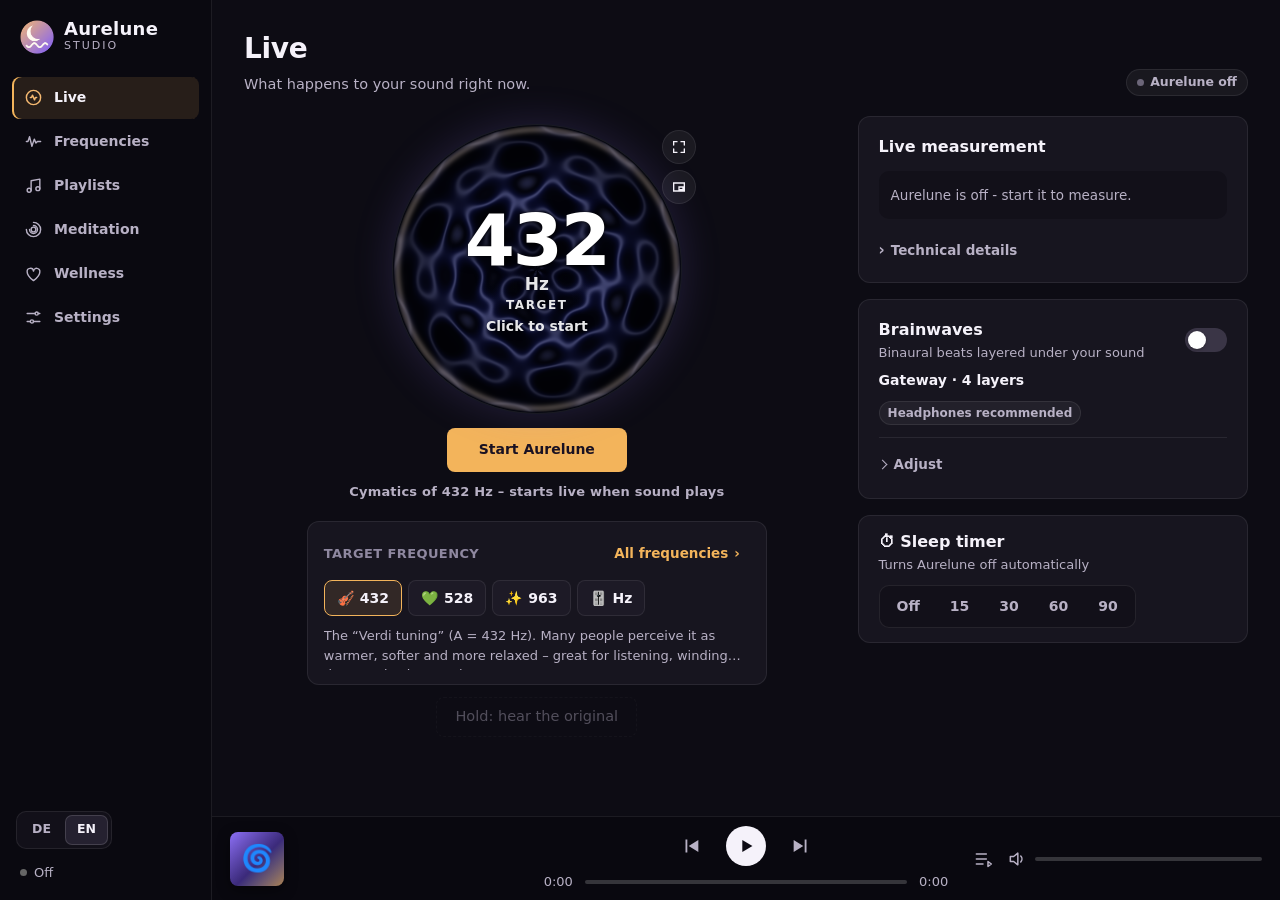
==== commit 3b68a998: "Aurelune-Studio-3.16.0-UI-Redesign-Navigation-Live-Frequenzen-Playlists-Wellness-Einstellungen" ====
--- a/Setup-Dateien/app/ui/index.html
+++ b/Setup-Dateien/app/ui/index.html
@@ -1,6 +1,6 @@
 <!doctype html>
 <html lang="en"><head><meta charset="utf-8"><meta name="viewport" content="width=device-width,initial-scale=1">
-<title>Aurelune Studio</title><link rel="icon" href="icon.png" type="image/png"><link rel="stylesheet" href="style.css"><link rel="stylesheet" href="desk.css"><link rel="stylesheet" href="v38.css"><link rel="stylesheet" href="v311.css"><link rel="stylesheet" href="v312.css"><link rel="stylesheet" href="v314.css"><link rel="stylesheet" href="v315.css"></head>
+<title>Aurelune Studio</title><link rel="icon" href="icon.png" type="image/png"><link rel="stylesheet" href="style.css"><link rel="stylesheet" href="desk.css"><link rel="stylesheet" href="v38.css"><link rel="stylesheet" href="v311.css"><link rel="stylesheet" href="v312.css"><link rel="stylesheet" href="v314.css"><link rel="stylesheet" href="v315.css"><link rel="stylesheet" href="v316.css"></head>
 <body>
 <div class="aurora"></div>
 <div id="oldEngine" hidden style="padding:30px;font:14px Segoe UI">This window uses an outdated browser engine. Please run the Aurelune installer again (it installs Microsoft WebView2) or start Aurelune with Microsoft Edge.</div>
@@ -163,5 +163,6 @@
 <script src="v312.js"></script>
 <script src="v314.js"></script>
 <script src="v315.js"></script>
+<script src="v316.js"></script>
 <script src="update.js"></script>
 </body></html>
--- a/Setup-Dateien/app/ui/v316.css
+++ b/Setup-Dateien/app/ui/v316.css
@@ -0,0 +1,258 @@
+/* Aurelune 3.16 – UI redesign: design tokens, calm surfaces, one button system, compact controls, sub-navigation.
+   Loaded after every other stylesheet. Structure changes: v316.js. */
+:root {
+  --bg-app:#0d0c14; --bg-sidebar:#0a0910; --bg-surface:#17151f; --bg-surface-raised:#1d1a26; --bg-hover:#252130; --bg-input:#121019;
+  --text-primary:#f5f2fa; --text-secondary:#b8b1c5; --text-muted:#8f88a0;
+  --border-subtle:rgba(255,255,255,.08); --border-strong:rgba(255,255,255,.14);
+  --accent-gold:#f3b45b; --accent-gold-hover:#ffc874; --accent-gold-soft:rgba(243,180,91,.12);
+  --accent-violet:#8d70f6; --accent-violet-soft:rgba(141,112,246,.14);
+  --positive:#67df9c; --warning:#f3b45b; --danger:#ef7373; --info:#75a9ff;
+  --r-ctl:8px; --r-card:12px; --r-big:16px;
+  /* map the old variables onto the tokens, so every older file follows */
+  --bg:var(--bg-app); --card:var(--bg-surface); --line:var(--border-subtle); --fg:var(--text-primary); --mut:var(--text-secondary); --acc:var(--accent-gold); --acc2:var(--accent-violet);
+}
+body.v316 { background:var(--bg-app); font-size:14.5px; line-height:1.5; --mut:var(--text-secondary); --line:var(--border-subtle); --card:var(--bg-surface); }
+body.v316 .aurora { opacity:.16; }
+body.v316 :focus-visible { outline:2px solid var(--accent-gold); outline-offset:2px; }
+body.v316 small { font-size:13px; }
+
+/* ---------- shell ---------- */
+.v316.desk .side { width:212px; padding:20px 12px 14px; background:var(--bg-sidebar); backdrop-filter:none; border-right:1px solid var(--border-subtle); }
+.v316.desk .side .brand { padding:0 8px 22px; } .v316.desk .side .brand img { width:34px; height:34px; } .v316.desk .side h1 { font-size:18px; font-weight:650; }
+.v316.desk .tabs { gap:2px; }
+.v316.desk .tabs button { height:42px; padding:0 12px; gap:11px; font-size:14px; font-weight:550; color:var(--text-secondary); border-radius:var(--r-ctl); transition:background .14s, color .14s; }
+.v316.desk .tabs button svg { width:19px; height:19px; }
+.v316.desk .tabs button:hover { background:rgba(255,255,255,.04); color:var(--text-primary); }
+.v316.desk .tabs button.active { background:var(--accent-gold-soft); color:var(--text-primary); box-shadow:inset 2px 0 0 var(--accent-gold); }
+.v316.desk .side-foot { display:flex; flex-direction:column; gap:10px; padding:0 4px; }
+.v316 .side-foot .top-r { gap:0 !important; }
+.v316 #chip { background:none; border:0; padding:4px 4px; justify-content:flex-start; font-size:13px; color:var(--text-secondary); }
+.v316 #chip.on { color:var(--text-primary); } .v316 #chip i { box-shadow:none !important; }
+.v316 #chip.on i { background:var(--positive); } .v316 #chip.warn i { background:var(--warning); }
+.v316.desk main { padding:28px 32px 40px; }
+.v316.desk .view { max-width:1120px; margin:0 auto; }
+.v316 .view.active { animation:v316in .2s ease; }
+@keyframes v316in { from { opacity:0; transform:translateY(4px); } to { opacity:1; transform:none; } }
+
+/* ---------- page header / sections ---------- */
+.page-header { display:flex; align-items:flex-end; justify-content:space-between; gap:16px; margin-bottom:20px; flex-wrap:wrap; }
+.page-header h2 { margin:0 !important; font-size:28px !important; font-weight:650; letter-spacing:-.3px; }
+.page-header p { margin:4px 0 0; color:var(--text-secondary); max-width:68ch; font-size:14.5px; }
+.page-actions { display:flex; align-items:center; gap:8px; flex-wrap:wrap; }
+.section-header { display:flex; align-items:center; justify-content:space-between; gap:12px; margin-bottom:6px; }
+.section-header b { font-size:16px; font-weight:620; }
+
+/* ---------- cards ---------- */
+.v316 .card { background:var(--bg-surface); border:1px solid var(--border-subtle); border-radius:var(--r-card); box-shadow:none; backdrop-filter:none; padding:18px 20px; }
+.v316.desk .card { padding:18px 20px; border-radius:var(--r-card); margin-top:0; margin-bottom:16px; }
+.v316 .card-head { margin-bottom:12px; } .v316 .card-head b, .v316 .bin-head b { font-size:16px; font-weight:620; }
+.v316 .bin-head small, .v316 .set-row small { color:var(--text-secondary); font-size:13px; }
+.v316 .bin-note, .v316 .disclaimer, .v316 .keys-hint { color:var(--text-muted); font-size:13px; max-width:75ch; }
+
+/* ---------- buttons ---------- */
+.v316 .btn, .v316 .btn-primary { display:inline-flex; align-items:center; justify-content:center; gap:8px; width:auto; min-height:40px; padding:0 18px; border-radius:var(--r-ctl);
+  border:1px solid transparent; background:var(--accent-gold); color:#1a1222; font:inherit; font-size:14px; font-weight:620; cursor:pointer; transition:background .14s, border-color .14s, color .14s; box-shadow:none; }
+.v316 .btn:hover { background:var(--accent-gold-hover); filter:none; }
+.v316 .btn:active { transform:translateY(1px); }
+.v316 .btn:disabled { opacity:.45; cursor:default; transform:none; }
+.v316 .btn.wide { width:auto; }
+.v316 .btn.ghost, .v316 .btn-secondary, .v316 .btn.btn-secondary { background:var(--bg-surface-raised); color:var(--text-primary); border-color:var(--border-strong); }
+.v316 .btn.ghost:hover, .v316 .btn-secondary:hover, .v316 .btn.btn-secondary:hover { background:var(--bg-hover); }
+.v316 .btn-sm { min-height:34px !important; padding:0 12px !important; font-size:13px !important; }
+.btn-ghost { display:inline-flex; align-items:center; gap:6px; min-height:34px; padding:0 10px; border:0; border-radius:var(--r-ctl); background:transparent; color:var(--text-secondary); font:inherit; font-size:13.5px; font-weight:600; cursor:pointer; }
+.btn-ghost:hover { background:rgba(255,255,255,.05); color:var(--text-primary); }
+.btn-link { color:var(--accent-gold); } .btn-link:hover { color:var(--accent-gold-hover); }
+.btn-icon { width:40px; height:40px; display:inline-flex; align-items:center; justify-content:center; border-radius:var(--r-ctl); border:1px solid var(--border-subtle); background:var(--bg-surface-raised); color:var(--text-primary); cursor:pointer; }
+.button-group, .v316 .btn-row { display:flex !important; flex-wrap:wrap; gap:8px; margin-top:12px; }
+.v316 .btn-row .btn { flex:0 0 auto; }
+.v316 .link { font-weight:600; }
+
+/* ---------- controls ---------- */
+.v316 .seg, .segmented-control { display:inline-grid; grid-template-columns:none !important; grid-auto-flow:column; grid-auto-columns:minmax(0,1fr); gap:2px; padding:3px; border-radius:10px;
+  background:var(--bg-input); border:1px solid var(--border-subtle); width:auto; max-width:100%; margin-top:10px; vertical-align:middle; }
+.v316 .seg button, .segmented-control button { min-height:34px; padding:0 14px; border:0; border-radius:7px; background:transparent; color:var(--text-secondary); font:inherit; font-size:13.5px; font-weight:600; cursor:pointer; white-space:nowrap; transition:background .14s, color .14s; }
+.v316 .seg button:hover, .segmented-control button:hover { color:var(--text-primary); background:rgba(255,255,255,.04); }
+.v316 .seg button.sel, .segmented-control button.sel { background:var(--bg-hover); color:var(--text-primary); box-shadow:inset 0 0 0 1px var(--border-strong); }
+.v316 .seg.small { margin-top:0; }
+.v316 .switch span { background:#3a3546; } .v316 .switch input:checked + span { background:var(--accent-gold); }
+.v316 select, .v316 input[type=number], .v316 input[type=time], .v316 input[type=text] { min-height:40px; border-radius:var(--r-ctl); background:var(--bg-input); border:1px solid var(--border-strong); color:var(--text-primary); font:inherit; padding:0 10px; }
+.v316 select { max-width:620px; width:100%; text-overflow:ellipsis; }
+.v316 .bin-slider { display:grid; grid-template-columns:minmax(90px,auto) minmax(140px,300px) 48px; align-items:center; gap:12px; max-width:480px; margin-top:12px; }
+.v316 .bin-slider label { color:var(--text-secondary); font-size:13.5px; } .v316 .bin-slider span { text-align:right; font-variant-numeric:tabular-nums; color:var(--text-primary); font-size:13.5px; }
+.v316 input[type=range] { accent-color:var(--accent-violet); }
+.v316 .set-row { display:flex; align-items:center; justify-content:space-between; gap:20px; padding:12px 0; border-top:1px solid var(--border-subtle); margin:0; }
+.v316 .panel > .set-row:first-of-type, .v316 .section-header + .set-row, .v316 .card > .set-row:first-child { border-top:0; }
+.v316 .set-row > div:first-child { min-width:0; max-width:70ch; } .v316 .set-row b { font-size:14.5px; font-weight:600; display:block; } .v316 .set-row small { display:block; }
+.v316 .set-row .seg { margin-top:0; flex:none; }
+.status-badge { display:inline-flex; align-items:center; gap:6px; padding:3px 10px; border-radius:20px; font-size:12.5px; font-weight:600; color:var(--text-secondary); background:rgba(255,255,255,.05); border:1px solid var(--border-subtle); white-space:nowrap; }
+.status-badge i { width:7px; height:7px; border-radius:50%; background:#6c6679; }
+.status-badge.ok { color:var(--positive); } .status-badge.ok i { background:var(--positive); }
+.status-badge.gold { color:var(--accent-gold); background:var(--accent-gold-soft); border-color:transparent; }
+.status-badge.subtle { font-size:12px; padding:2px 8px; }
+.v316 .verdict { font-size:12.5px; border-radius:20px; }
+.disclosure { margin-top:12px; border-top:1px solid var(--border-subtle); padding-top:10px; }
+.disclosure > summary { cursor:pointer; list-style:none; display:inline-flex; align-items:center; gap:6px; min-height:32px; color:var(--text-secondary); font-weight:600; font-size:13.5px; border-radius:6px; }
+.disclosure > summary::-webkit-details-marker { display:none; }
+.disclosure > summary::before { content:''; width:6px; height:6px; border-right:1.6px solid currentColor; border-bottom:1.6px solid currentColor; transform:rotate(-45deg); transition:transform .18s; margin-right:2px; }
+.disclosure[open] > summary::before { transform:rotate(45deg); }
+.disclosure > summary:hover { color:var(--text-primary); }
+
+/* ---------- sub navigation ---------- */
+.subnav { display:flex; gap:4px; border-bottom:1px solid var(--border-subtle); margin:-4px 0 20px; flex-wrap:wrap; }
+.subnav button { position:relative; min-height:40px; padding:0 14px; border:0; background:none; color:var(--text-secondary); font:inherit; font-size:14px; font-weight:600; cursor:pointer; border-radius:8px 8px 0 0; }
+.subnav button:hover { color:var(--text-primary); background:rgba(255,255,255,.03); }
+.subnav button.sel { color:var(--text-primary); } .subnav button.sel::after { content:''; position:absolute; left:10px; right:10px; bottom:-1px; height:2px; border-radius:2px; background:var(--accent-gold); }
+.pane.two-col { display:grid; grid-template-columns:repeat(2,minmax(0,1fr)); gap:16px; align-items:start; }
+.pane.two-col > .card { margin:0 !important; } .pane .span-2 { grid-column:1/-1; }
+.pane > .card + .card { margin-top:16px; }
+
+/* ---------- Live ---------- */
+.v316.desk .home-grid { grid-template-columns:minmax(0,1.5fr) minmax(320px,1fr); gap:28px; max-width:none; }
+.v316.desk .orb-wrap { width:290px; height:290px; }
+.v316 .orb { box-shadow:0 0 40px rgba(141,112,246,.18); }
+.v316 .orb-tools { right:-14px; }
+.power-btn { margin-top:14px; min-width:180px; min-height:44px !important; }
+.power-btn.is-on { background:var(--bg-surface-raised) !important; color:var(--text-primary) !important; border-color:var(--border-strong) !important; }
+.power-btn.is-on:hover { border-color:var(--danger) !important; }
+.v316 .cym-line { margin-top:10px; font-size:13px; color:var(--text-secondary); }
+.target-box { width:100%; max-width:460px; margin-top:20px; padding:14px 16px; border-radius:var(--r-card); background:var(--bg-surface); border:1px solid var(--border-subtle); }
+.target-head { display:flex; align-items:center; justify-content:space-between; margin-bottom:8px; } .target-head small { color:var(--text-muted); font-weight:600; letter-spacing:.4px; text-transform:uppercase; font-size:12px; }
+.v316 .target-box .freq-pill { width:100%; justify-content:flex-start; min-height:42px; border-radius:var(--r-ctl); background:var(--bg-input); border:1px solid var(--border-strong); margin:0; font-size:14.5px; box-shadow:none; }
+.v316 .target-box .freq-pill .chev { margin-left:auto; }
+.v316 .target-box .fchips { display:flex; flex-wrap:wrap; gap:6px; margin-top:10px; grid-template-columns:none; }
+.v316 .target-box .fchip { display:none; flex-direction:row; align-items:center; gap:6px; min-height:36px; width:auto; padding:0 12px; border-radius:var(--r-ctl); background:var(--bg-surface-raised); border:1px solid var(--border-subtle); box-shadow:none; }
+.v316 .target-box .fchip.quick, .v316 .target-box .fchip.sel, .v316 .target-box .fchip.add { display:inline-flex; }
+.v316 .target-box .fchip small { display:none; } .v316 .target-box .fchip .e { font-size:14px; } .v316 .target-box .fchip b { font-size:14px; }
+.v316 .target-box .fchip.sel { border-color:var(--accent-gold); background:var(--accent-gold-soft); }
+.v316 .target-box .quick-custom { margin-top:10px; display:flex; gap:8px; align-items:center; } .v316 .target-box .quick-custom[hidden] { display:none; } .v316 .quick-custom input { width:120px; }
+.v316 .target-box .fdesc-line { margin:10px 0 0; font-size:13px; color:var(--text-secondary); display:-webkit-box; -webkit-line-clamp:2; -webkit-box-orient:vertical; overflow:hidden; text-align:left; }
+.v316 .song-line { margin-top:12px; font-size:13px; background:rgba(103,223,156,.07); }
+.v316 .ab { margin-top:12px; min-height:40px; width:auto; padding:0 18px; border-radius:var(--r-ctl); }
+.v316 .proof .facts { display:grid; grid-template-columns:repeat(3,minmax(0,1fr)); gap:8px; }
+.v316 .proof .facts > div { border-radius:10px; background:var(--bg-input); border:1px solid var(--border-subtle); padding:10px 12px; box-shadow:none; }
+.v316 .proof .facts > div.hl { border-color:rgba(243,180,91,.35); background:var(--accent-gold-soft); }
+.v316 .proof .facts b { font-size:19px; } .v316 .proof .facts small.a4sub { font-size:12px; }
+.empty-line { padding:14px 12px; border-radius:10px; background:var(--bg-input); color:var(--text-secondary); font-size:13.5px; }
+.meas-dot { display:inline-flex; align-items:center; gap:6px; font-size:12.5px; color:var(--positive); margin-left:auto; margin-right:8px; }
+.meas-dot i { width:7px; height:7px; border-radius:50%; background:var(--positive); }
+.v316 .proof details.more { margin-top:10px; } .v316 .proof details.more > summary { font-size:13.5px; color:var(--text-secondary); font-weight:600; }
+.bin-sum { display:flex; align-items:center; gap:10px; flex-wrap:wrap; margin-top:8px; font-size:14px; color:var(--text-primary); } #binSumT { font-weight:600; }
+.v316 #binAdv .seg { display:inline-grid; } .v316 #binAdv .bin-count { margin-top:12px; } .v316 #binAdv .bin-count label { display:block; font-size:13px; color:var(--text-secondary); }
+.v316 #binAdv .bin-desc { display:block; color:var(--text-muted); font-size:13px; margin-top:6px; max-width:65ch; }
+.v316 #binSeg { grid-auto-columns:auto; flex-wrap:wrap; } .v316 #binSeg button { padding:0 11px; }
+.v316 .card.slim { padding:14px 20px; }
+
+/* ---------- Frequencies ---------- */
+#freqFilter { margin:0 0 16px; }
+.v316 .flist { display:grid; grid-template-columns:repeat(3,minmax(0,1fr)); gap:12px; }
+.v316 .fitem { min-height:0; padding:14px 16px; border-radius:var(--r-card); background:var(--bg-surface); border:1px solid var(--border-subtle); box-shadow:none !important; align-items:flex-start; gap:12px; transition:background .14s, border-color .14s; }
+.v316 .fitem:hover { background:var(--bg-surface-raised); }
+.v316 .fitem.sel { border-color:rgba(243,180,91,.6); background:linear-gradient(0deg, var(--accent-gold-soft), var(--accent-gold-soft)), var(--bg-surface); }
+.v316 .fitem .ficon { width:34px; height:34px; font-size:17px; border-radius:9px; flex:none; }
+.v316 .fitem .ftop { flex-wrap:wrap; gap:4px 8px; } .v316 .fitem .fhz { font-size:18px; } .v316 .fitem .fname { font-size:14.5px; }
+.v316 .fitem .ftag { font-size:11.5px; padding:1px 8px; }
+.v316 .fitem .fdesc { font-size:13px; color:var(--text-secondary); display:-webkit-box; -webkit-line-clamp:3; -webkit-box-orient:vertical; overflow:hidden; margin-top:4px; }
+.v316 .fitem .fcheck { width:20px; height:20px; flex:none; }
+.v316 .flist[data-filter="solf"] .fitem[data-hz="432"] { display:none; }
+.v316 .flist[data-filter="tune"] .fitem:not([data-hz="432"]) { display:none; }
+.v316 .card.custom { max-width:520px; margin-top:16px; } .v316 .card.custom .row { display:flex; gap:8px; align-items:center; } .v316 .card.custom input { width:140px; }
+
+/* ---------- Playlists ---------- */
+.pl-layout { display:grid; grid-template-columns:280px minmax(0,1fr); gap:20px; align-items:start; }
+.v316 .pl-tune { margin:0 !important; padding:8px 8px 8px 14px !important; display:flex; gap:12px; align-items:center; }
+.v316 .pl-tune b { font-size:14px; } .v316 .pl-tune small { font-size:12.5px; } .v316 .pl-tune .btn { min-height:34px; padding:0 12px; font-size:13px; }
+.v316 .pl-grid { display:flex; flex-direction:column; gap:4px; margin:0; }
+.v316 .pl-card { flex-direction:row; flex-wrap:wrap; align-items:center; column-gap:12px; row-gap:0; padding:10px 12px; border-radius:var(--r-ctl); background:transparent; border:1px solid transparent; position:relative; }
+.v316 .pl-card:hover { background:rgba(255,255,255,.04); }
+.v316 .pl-card.sel { background:var(--accent-gold-soft); border-color:transparent; box-shadow:inset 2px 0 0 var(--accent-gold); }
+.v316 .pl-card .pl-emoji { font-size:20px; width:36px; height:36px; display:flex; align-items:center; justify-content:center; border-radius:8px; background:var(--bg-surface-raised); flex:none; }
+.v316 .pl-card b { font-size:14px; flex:1; min-width:0; } .v316 .pl-card small { flex-basis:100%; padding-left:48px; font-size:12.5px; margin-top:-2px; } .v316 .pl-card i { display:none; }
+.v316 .pl-detail { margin:0 !important; }
+.v316 .pl-head b { font-size:18px; font-weight:650; }
+.v316 .pl-player { background:var(--bg-input); border:1px solid var(--border-subtle); border-radius:var(--r-card); padding:10px 14px; gap:10px; }
+.v316 .pl-ctl { width:38px; height:38px; background:transparent; border:0; color:var(--text-secondary); } .v316 .pl-ctl:hover { color:var(--text-primary); background:rgba(255,255,255,.05); }
+.v316 .pl-ctl.big { width:46px; height:46px; background:var(--accent-gold); color:#1a1222; }
+.v316 .pl-prog { height:4px; } .v316 .pl-prog i { background:var(--accent-violet); }
+.v316 .pl-list li { min-height:44px; padding:0 12px; border-radius:var(--r-ctl); font-size:14px; }
+.v316 .pl-list li.on { background:var(--accent-gold-soft); }
+.v316 .pl-nat { margin-top:18px; padding-top:14px; border-top:1px solid var(--border-subtle); } .v316 .pl-nat b { font-size:14.5px; }
+.v316 .pl-chips button { min-height:34px; padding:0 12px; border-radius:20px; font-size:13px; }
+.v316 .pl-chips button.sel { background:var(--accent-violet-soft); border-color:rgba(141,112,246,.55); color:var(--text-primary); }
+.pl-vols { display:flex; flex-wrap:wrap; gap:0 32px; } .pl-vols .bin-slider { flex:1 1 300px; }
+
+/* ---------- Wellness ---------- */
+.v316 .ses-grid { grid-template-columns:repeat(3,minmax(0,1fr)); gap:10px; }
+.v316 .ses-card { padding:14px; border-radius:var(--r-card); background:var(--bg-surface-raised); border:1px solid var(--border-subtle); min-height:84px; }
+.v316 .ses-card:hover { background:var(--bg-hover); } .v316 .ses-card.on { border-color:rgba(243,180,91,.6); background:var(--accent-gold-soft); box-shadow:none; }
+.v316 .ses-card b { font-size:14.5px; } .v316 .ses-card small { font-size:12.5px; }
+.v316 .w-row { flex-wrap:wrap; } .v316 .w-row .seg { flex:none; }
+.v316 .ses-run { background:var(--bg-input); border:1px solid var(--border-subtle); border-radius:var(--r-card); }
+.v316 .bin-note.tip { margin-top:12px; }
+.v316 #resBtn { margin-top:14px; }
+.v316 .bw-grid { grid-template-columns:repeat(auto-fill,minmax(76px,1fr)); gap:10px; max-width:760px; }
+.v316 .bw { aspect-ratio:1; border-radius:50%; max-width:92px; padding:6px; background:radial-gradient(circle at 40% 30%, rgba(255,255,255,.12), rgba(255,255,255,.02) 60%), var(--bg-surface-raised); transition:background .14s, transform .1s; }
+.v316 .bw:hover { background:radial-gradient(circle at 40% 30%, rgba(255,255,255,.18), rgba(255,255,255,.03) 60%), var(--bg-hover); } .v316 .bw:active { transform:scale(.96); }
+.v316 .bw b { font-size:13.5px; } .v316 .bw small { font-size:11px; }
+.v316 .rt-row input, .v316 .rt-row select { min-height:38px; } .v316 .rt-row select { max-width:240px; }
+.v316 .rec { margin-left:8px; vertical-align:middle; }
+.v316 .bin-head { display:flex; align-items:flex-start; gap:12px; } .v316 .bin-head > div:first-child { flex:1; min-width:0; }
+
+/* ---------- Settings ---------- */
+.v316 .checks .ck { min-height:40px; border-radius:var(--r-ctl); background:var(--bg-input); }
+.v316 #manualDev select { margin-bottom:10px; }
+.kv-list { display:grid; grid-template-columns:minmax(120px,180px) minmax(0,1fr); gap:0; margin:8px 0 4px; max-width:720px; }
+.kv-list dt, .kv-list dd { margin:0; padding:9px 0; border-top:1px solid var(--border-subtle); font-size:13.5px; }
+.kv-list dt { color:var(--text-secondary); } .kv-list dd { color:var(--text-primary); font-variant-numeric:tabular-nums; overflow:hidden; text-overflow:ellipsis; white-space:nowrap; }
+.kv-list dt:first-of-type, .kv-list dt:first-of-type + dd { border-top:0; }
+.kv-list .kv-note { grid-column:1/-1; color:var(--text-muted); white-space:normal; }
+.v316 .diag .route { margin-top:10px; font-size:13px; color:var(--text-secondary); }
+.v316 .upd-row { justify-content:flex-start; border-top:0; padding-top:0; }
+.v316 #updCheck { min-height:36px; padding:0 14px; font-size:13.5px; }
+.v316 .lang-seg { margin:0; width:max-content; } .v316 .lang-seg button { min-height:30px; padding:0 12px; font-size:12.5px; }
+
+/* ---------- Meditation view + bars: calmer ---------- */
+.v316 .bw-hero { background:linear-gradient(180deg, rgba(141,112,246,.16), rgba(255,255,255,.01)); border:1px solid var(--border-subtle); border-radius:var(--r-big); padding:20px; }
+.v316 .bw-art { width:150px; height:150px; font-size:64px; box-shadow:0 8px 24px rgba(0,0,0,.4); }
+.v316 .bw-hinfo h2 { font-size:28px !important; font-weight:650; }
+.v316 .bw-big { width:52px; height:52px; padding:14px; box-shadow:none; }
+.v316 .bw-list { padding:6px !important; margin-top:16px; }
+.v316 .bw-bar { background:rgba(10,9,16,.97); backdrop-filter:none; }
+.v316 .pl-mini { box-shadow:0 4px 14px rgba(0,0,0,.35); }
+.v316 .bw-jb { border-radius:var(--r-ctl); } .v316 .bw-jb.on { background:var(--accent-gold-soft); }
+
+/* ---------- responsive ---------- */
+@media (max-width:1179px) {
+  .v316.desk main { padding:24px 24px 40px; }
+  .v316 .flist { grid-template-columns:repeat(2,minmax(0,1fr)); }
+  .v316.desk .home-grid { grid-template-columns:minmax(0,1fr) minmax(300px,.9fr); gap:22px; }
+  .pl-layout { grid-template-columns:240px minmax(0,1fr); }
+}
+@media (max-width:900px) {
+  .v316.desk .home-grid, .pane.two-col, .pl-layout { grid-template-columns:minmax(0,1fr); }
+  .v316 .ses-grid { grid-template-columns:repeat(2,minmax(0,1fr)); }
+  .v316 .flist { grid-template-columns:minmax(0,1fr); }
+  .v316 .pl-grid { flex-direction:row; flex-wrap:wrap; } .v316 .pl-card small { display:none; }
+  .v316 .set-row { flex-wrap:wrap; }
+}
+@media (max-width:640px) { .v316 .proof .facts { grid-template-columns:minmax(0,1fr); } }
+@media (prefers-reduced-motion:reduce) {
+  .v316 *, .v316 *::before, .v316 *::after { animation-duration:.001ms !important; animation-iteration-count:1 !important; transition-duration:.001ms !important; }
+}.v316 .card.slim .bin-head { align-items:center; flex-wrap:wrap; } .v316 .card.slim .bin-head > div:first-child { flex:1 1 160px; }
+.v316.desk #view-settings, .v316.desk #view-settings.active { columns:auto; column-count:auto; max-width:1120px; }
+.v316.desk #view-settings .card { display:block; width:auto; }
+.pane.narrow { max-width:780px; }
+.v316 .ses-card .pl-emoji { font-size:18px; line-height:1; margin-bottom:4px; }
+.v316 .pl-ctl svg { width:16px; height:16px; }
+.v316 .card-head b, .v316 .bin-head b { letter-spacing:0; }
+.v316 #binAdv #binSeg { display:flex; flex-wrap:wrap; width:auto; } .v316 #binAdv #binSeg button { flex:0 0 auto; }
+.v316 .seg, .segmented-control { display:inline-flex; flex-wrap:wrap; }
+.v316 .seg button, .segmented-control button { flex:1 0 auto; }
+.v316 #updCheck { color:var(--text-primary); background:var(--bg-surface-raised); border:1px solid var(--border-strong); }
+@media (max-width:1000px) {
+  .v316 .bw-bar { grid-template-columns:minmax(140px,1fr) minmax(200px,1.2fr) auto; gap:10px; padding:0 12px; }
+  .v316 .bwb-r input { width:72px; } .v316 .bwb-hz { display:none; }
+  .v316 .bw-sl { flex-wrap:wrap; } .v316 .bw-sl label { flex:1 1 200px; }
+}
+@media (max-width:1100px) { .v316.desk .home-grid { grid-template-columns:minmax(0,1fr); } .v316.desk .col-side { max-width:720px; width:100%; margin:0 auto; } }
+.v316 .proof .card-head b { white-space:nowrap; }
+.v316 .mini-bw { right:54px; }
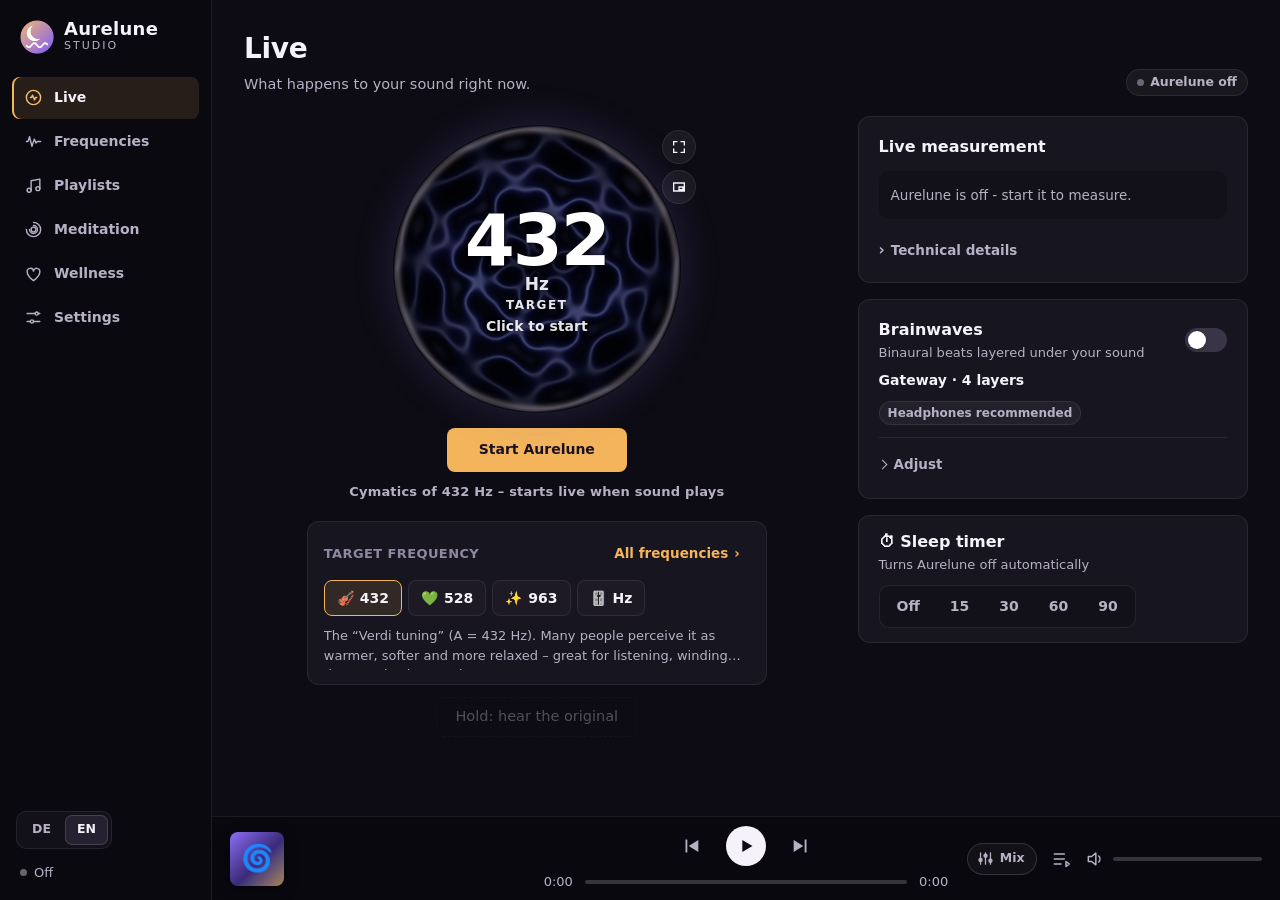
==== commit 1aed4780: "Aurelune-Studio-3.17.0-Optimaler-Mix-Auto-Mix-und-neue-3D-Kymatik" ====
--- a/Setup-Dateien/app/ui/index.html
+++ b/Setup-Dateien/app/ui/index.html
@@ -1,6 +1,6 @@
 <!doctype html>
 <html lang="en"><head><meta charset="utf-8"><meta name="viewport" content="width=device-width,initial-scale=1">
-<title>Aurelune Studio</title><link rel="icon" href="icon.png" type="image/png"><link rel="stylesheet" href="style.css"><link rel="stylesheet" href="desk.css"><link rel="stylesheet" href="v38.css"><link rel="stylesheet" href="v311.css"><link rel="stylesheet" href="v312.css"><link rel="stylesheet" href="v314.css"><link rel="stylesheet" href="v315.css"><link rel="stylesheet" href="v316.css"></head>
+<title>Aurelune Studio</title><link rel="icon" href="icon.png" type="image/png"><link rel="stylesheet" href="style.css"><link rel="stylesheet" href="desk.css"><link rel="stylesheet" href="v38.css"><link rel="stylesheet" href="v311.css"><link rel="stylesheet" href="v312.css"><link rel="stylesheet" href="v314.css"><link rel="stylesheet" href="v315.css"><link rel="stylesheet" href="v316.css"><link rel="stylesheet" href="v317.css"></head>
 <body>
 <div class="aurora"></div>
 <div id="oldEngine" hidden style="padding:30px;font:14px Segoe UI">This window uses an outdated browser engine. Please run the Aurelune installer again (it installs Microsoft WebView2) or start Aurelune with Microsoft Edge.</div>
@@ -164,5 +164,6 @@
 <script src="v314.js"></script>
 <script src="v315.js"></script>
 <script src="v316.js"></script>
+<script src="v317.js"></script>
 <script src="update.js"></script>
 </body></html>
--- a/Setup-Dateien/app/ui/v317.css
+++ b/Setup-Dateien/app/ui/v317.css
@@ -0,0 +1,91 @@
+/* Aurelune 3.17 – mix popover in the player bar + 3D cymatics viewer */
+.bwb-mix { display:inline-flex; align-items:center; gap:6px; height:32px; padding:0 11px 0 9px; border-radius:16px; border:1px solid var(--border-strong, rgba(255,255,255,.14));
+  background:rgba(255,255,255,.04); color:var(--text-secondary, #b8b1c5); font:inherit; font-size:12.5px; font-weight:600; cursor:pointer; position:relative; flex:none; }
+.bwb-mix svg { width:17px; height:17px; fill:none; stroke:currentColor; stroke-width:1.8; stroke-linecap:round; }
+.bwb-mix:hover, .bwb-mix.on { color:var(--text-primary, #fff); border-color:var(--accent-gold, #f3b45b); background:var(--accent-gold-soft, rgba(243,180,91,.12)); }
+.bwb-mix .mx-dot { position:absolute; top:3px; right:4px; width:7px; height:7px; border-radius:50%; background:var(--danger, #ef7373); display:none; }
+.bwb-mix.hot .mx-dot { display:block; }
+.mix-pop { position:fixed; right:14px; bottom:94px; z-index:40; width:372px; max-width:calc(100vw - 28px); max-height:calc(100vh - 120px); overflow:auto;
+  background:var(--bg-surface-raised, #1d1a26); border:1px solid var(--border-strong, rgba(255,255,255,.14)); border-radius:var(--r-big, 16px);
+  box-shadow:0 18px 50px rgba(0,0,0,.55); padding:16px; display:flex; flex-direction:column; gap:10px; animation:mxIn .16s ease; }
+@keyframes mxIn { from { opacity:0; transform:translateY(6px); } to { opacity:1; transform:none; } }
+.mx-h { display:flex; justify-content:space-between; gap:10px; } .mx-h b { font-size:15px; display:block; } .mx-h small { color:var(--text-muted, #8f88a0); font-size:12.5px; }
+.mx-x { border:0; background:none; color:var(--text-muted, #8f88a0); cursor:pointer; font-size:15px; width:28px; height:28px; border-radius:6px; flex:none; }
+.mx-x svg { width:16px; height:16px; fill:none; stroke:currentColor; stroke-width:2; stroke-linecap:round; vertical-align:middle; }
+.mx-x:hover { background:var(--bg-hover, #252130); color:var(--text-primary, #fff); }
+.mx-opt { display:flex; gap:8px; } .mx-opt .btn.primary { flex:1; } .mx-opth { color:var(--text-muted, #8f88a0); font-size:12px !important; margin-top:-4px; }
+.mx-off { font-size:12.5px; color:var(--warning, #f3b45b); background:var(--accent-gold-soft, rgba(243,180,91,.12)); padding:7px 10px; border-radius:8px; }
+.mx-rows { display:flex; flex-direction:column; gap:2px; }
+.mx-row { display:grid; grid-template-columns:26px 1fr 42px; align-items:center; gap:8px; padding:7px 4px; border-radius:8px; }
+.mx-row:hover { background:rgba(255,255,255,.03); } .mx-row.idle { opacity:.5; }
+.mx-ic { font-size:17px; text-align:center; } .mx-mid { min-width:0; display:flex; flex-direction:column; gap:4px; }
+.mx-nm { display:flex; align-items:center; gap:6px; min-width:0; } .mx-nm b { font-size:13px; font-weight:600; white-space:nowrap; overflow:hidden; text-overflow:ellipsis; }
+.mx-db { margin-left:auto; font-style:normal; font-size:11.5px; color:var(--text-muted, #8f88a0); font-variant-numeric:tabular-nums; flex:none; }
+.mx-chip { border:1px solid var(--border-strong, rgba(255,255,255,.14)); background:none; color:var(--text-muted, #8f88a0); font:inherit; font-size:10.5px; font-weight:700; padding:0 7px; height:18px; border-radius:9px; cursor:pointer; flex:none; }
+.mx-chip.sel { color:#120e06; background:var(--accent-gold, #f3b45b); border-color:var(--accent-gold, #f3b45b); }
+.mx-meter { height:4px; border-radius:2px; background:rgba(255,255,255,.07); overflow:hidden; }
+.mx-meter i { display:block; height:100%; width:0; border-radius:2px; background:var(--positive, #67df9c); transition:width .18s linear; }
+.mx-meter i.warm { background:var(--warning, #f3b45b); } .mx-meter i.hot { background:var(--danger, #ef7373); }
+.mx-row input[type=range] { -webkit-appearance:none; appearance:none; width:100%; height:4px; border-radius:2px; margin:3px 0; cursor:pointer;
+  background:linear-gradient(90deg, var(--text-primary, #fff) var(--p,0%), rgba(255,255,255,.16) var(--p,0%)); }
+.mx-row input[type=range]::-webkit-slider-thumb { -webkit-appearance:none; width:13px; height:13px; border-radius:50%; background:var(--text-primary, #fff); border:0; }
+.mx-row input[type=range]:hover { background:linear-gradient(90deg, var(--accent-gold, #f3b45b) var(--p,0%), rgba(255,255,255,.16) var(--p,0%)); }
+.mx-hint { font-size:11.5px; color:var(--text-muted, #8f88a0); }
+.mx-pc { font-size:12px; text-align:right; color:var(--text-secondary, #b8b1c5); font-variant-numeric:tabular-nums; }
+.mx-none { font-size:13px; color:var(--text-muted, #8f88a0); padding:6px 4px; }
+.mx-all { align-self:flex-start; border:0; background:none; color:var(--accent-gold, #f3b45b); font:inherit; font-size:12.5px; cursor:pointer; padding:0 4px; }
+.mx-sum { border-top:1px solid var(--border-subtle, rgba(255,255,255,.08)); padding-top:9px; display:flex; flex-direction:column; gap:4px; }
+.mx-kv { display:flex; justify-content:space-between; gap:8px; font-size:12.5px; color:var(--text-secondary, #b8b1c5); }
+.mx-kv b { font-weight:600; color:var(--text-primary, #fff); text-align:right; font-variant-numeric:tabular-nums; }
+.mx-kv em { font-style:normal; } .mx-kv em.good { color:var(--positive, #67df9c); } .mx-kv em.bad { color:var(--danger, #ef7373); }
+.mx-red { font-size:11.5px; color:var(--warning, #f3b45b); }
+.mx-auto { display:flex; gap:10px; align-items:center; border-top:1px solid var(--border-subtle, rgba(255,255,255,.08)); padding-top:10px; }
+.mx-auto b { font-size:13px; display:block; } .mx-auto small { font-size:12px !important; color:var(--text-muted, #8f88a0); }
+.mx-sw, .cy-tg { position:relative; display:inline-flex; align-items:center; gap:9px; cursor:pointer; flex:none; }
+.mx-sw input, .cy-tg input { position:absolute; opacity:0; width:0; height:0; }
+.mx-sw span, .cy-tg span { width:34px; height:20px; border-radius:10px; background:rgba(255,255,255,.16); position:relative; transition:background .15s; flex:none; }
+.mx-sw span::after, .cy-tg span::after { content:''; position:absolute; top:3px; left:3px; width:14px; height:14px; border-radius:50%; background:#fff; transition:transform .15s; }
+.mx-sw input:checked + span, .cy-tg input:checked + span { background:var(--accent-gold, #f3b45b); }
+.mx-sw input:checked + span::after, .cy-tg input:checked + span::after { transform:translateX(14px); }
+.mx-sw input:focus-visible + span, .cy-tg input:focus-visible + span { outline:2px solid var(--accent-gold, #f3b45b); outline-offset:2px; }
+.mx-gap { display:flex; align-items:center; justify-content:space-between; gap:8px; flex-wrap:wrap; } .mx-gap small { font-size:12px !important; color:var(--text-muted, #8f88a0); }
+.mx-gap .seg button { padding:4px 10px; font-size:12px; }
+@media (max-width:900px) { .bwb-mix span { display:none; } .bwb-mix { padding:0 8px; } .mix-pop { bottom:150px; right:8px; } }
+@media (max-width:1100px) { .v316 .bwb-r input { width:60px; } }
+
+/* ---------- cymatics viewer ---------- */
+.cy-wrap { position:fixed; inset:0; z-index:60; background:#06050c; color:#f5f2fa; overflow:hidden; user-select:none; }
+.cy-wrap canvas { width:100%; height:100%; display:block; cursor:grab; touch-action:none; } .cy-wrap canvas:active { cursor:grabbing; }
+.cy-hud { position:absolute; left:28px; bottom:26px; display:flex; flex-direction:column; gap:3px; pointer-events:none; max-width:min(520px, 60vw); }
+.cy-hud b { font-size:42px; font-weight:700; letter-spacing:-.5px; font-variant-numeric:tabular-nums; text-shadow:0 2px 20px rgba(0,0,0,.6); }
+.cy-hud span { font-size:12px; font-weight:700; letter-spacing:.6px; text-transform:uppercase; color:#b8b1c5; } .cy-hud span.live { color:#67df9c; }
+.cy-hud small { font-size:13px; color:#b8b1c5; line-height:1.45; }
+.cy-top { position:absolute; top:16px; right:16px; display:flex; gap:6px; }
+.cy-top button { width:40px; height:40px; border-radius:10px; border:1px solid rgba(255,255,255,.12); background:rgba(20,17,30,.7); color:#f5f2fa; cursor:pointer; padding:9px; backdrop-filter:blur(8px); }
+.cy-top button:hover { border-color:#f3b45b; } .cy-top svg { width:100%; height:100%; fill:none; stroke:currentColor; stroke-width:1.8; stroke-linecap:round; stroke-linejoin:round; }
+.cy-views { position:absolute; top:16px; left:50%; transform:translateX(-50%); display:flex; gap:4px; padding:4px; border-radius:12px; background:rgba(20,17,30,.7); border:1px solid rgba(255,255,255,.1); backdrop-filter:blur(8px); flex-wrap:wrap; justify-content:center; max-width:calc(100vw - 230px); }
+.cy-views button { border:0; background:none; color:#b8b1c5; font:inherit; font-size:13px; font-weight:600; padding:7px 12px; border-radius:8px; cursor:pointer; display:inline-flex; align-items:center; gap:6px; white-space:nowrap; }
+.cy-views button:hover { color:#fff; } .cy-views button.sel { background:rgba(243,180,91,.16); color:#fff; box-shadow:inset 0 0 0 1px rgba(243,180,91,.5); }
+.cy-views kbd { font:inherit; font-size:10px; opacity:.55; border:1px solid rgba(255,255,255,.2); border-radius:4px; padding:0 4px; }
+.cy-panel { position:absolute; top:68px; right:16px; width:270px; max-height:calc(100vh - 90px); overflow:auto; padding:14px; border-radius:14px; background:rgba(20,17,30,.88);
+  border:1px solid rgba(255,255,255,.12); backdrop-filter:blur(12px); display:flex; flex-direction:column; gap:8px; }
+.cy-panel[hidden] { display:none; } .cy-panel h4 { margin:0 0 2px; font-size:14px; } .cy-panel small { font-size:11.5px; color:#8f88a0; text-transform:uppercase; letter-spacing:.5px; margin-top:4px; }
+.cy-seg { display:flex !important; } .cy-seg button { flex:1; padding:5px 6px; font-size:12px; }
+.cy-cols { display:flex; gap:6px; flex-wrap:wrap; } .cy-cols button { width:28px; height:28px; border-radius:50%; border:2px solid transparent; cursor:pointer; }
+.cy-cols button.sel { border-color:#fff; box-shadow:0 0 0 2px rgba(243,180,91,.6); }
+.cy-hzrow { display:flex; flex-wrap:wrap; gap:4px; align-items:center; } .cy-hzrow[hidden] { display:none; }
+.cy-hzrow input { width:80px; height:28px; border-radius:6px; border:1px solid rgba(255,255,255,.14); background:#121019; color:#fff; padding:0 6px; font:inherit; }
+.cy-hzrow span { font-size:12px; color:#b8b1c5; margin-right:4px; }
+.cy-hzc { border:1px solid rgba(255,255,255,.12); background:none; color:#b8b1c5; border-radius:6px; font:inherit; font-size:11.5px; padding:2px 6px; cursor:pointer; }
+.cy-hzc.sel, .cy-hzc:hover { color:#fff; border-color:#f3b45b; }
+.cy-tg { font-size:13px; color:#f5f2fa; margin-top:2px; }
+.cy-sl { display:flex; flex-direction:column; gap:4px; } .cy-sl input { width:100%; accent-color:#f3b45b; }
+.cy-reset { margin-top:4px; }
+.cy-help { position:absolute; right:20px; bottom:20px; font-size:12px; color:#8f88a0; pointer-events:none; text-align:right; max-width:46vw; }
+.cy-wrap .cy-top, .cy-wrap .cy-views, .cy-wrap .cy-help, .cy-wrap .cy-hud { transition:opacity .5s; }
+.cy-wrap.calm .cy-top, .cy-wrap.calm .cy-views, .cy-wrap.calm .cy-help { opacity:0; }
+.cy-wrap.calm canvas { cursor:none; }
+.cy-wrap.bare .cy-top, .cy-wrap.bare .cy-views, .cy-wrap.bare .cy-help, .cy-wrap.bare .cy-hud, .cy-wrap.bare .cy-panel { display:none; }
+.cy-go { margin-left:4px; }
+@media (max-width:900px) { .cy-views { top:64px; max-width:calc(100vw - 24px); } .cy-hud b { font-size:30px; } .cy-help { display:none; } .cy-panel { top:110px; } }
+@media (prefers-reduced-motion: reduce) { .mix-pop { animation:none; } }
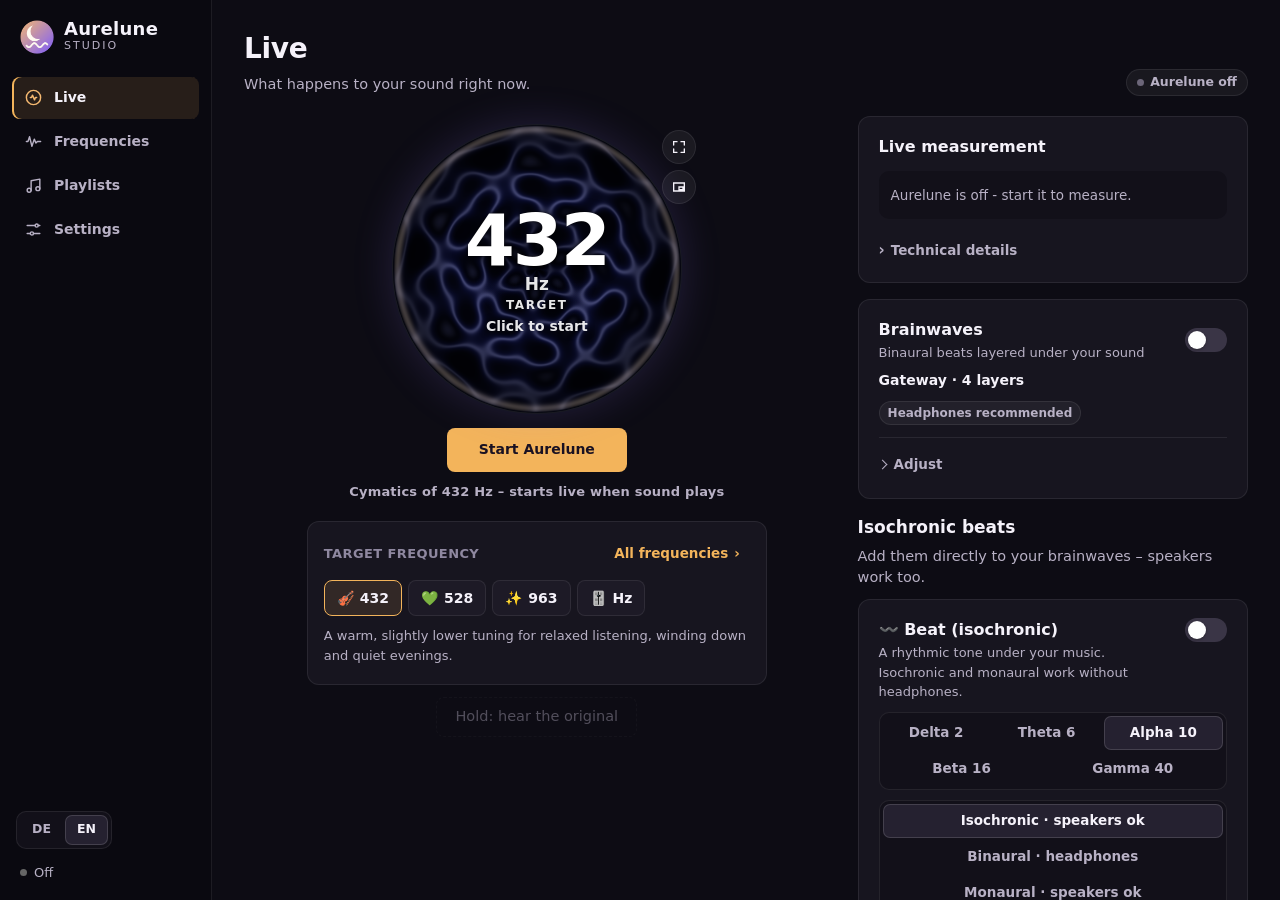
==== commit b7eb2fd3: "Aurelune 3.18: Playlists zusammenfuehren" ====
--- a/Setup-Dateien/app/ui/index.html
+++ b/Setup-Dateien/app/ui/index.html
@@ -1,6 +1,6 @@
 <!doctype html>
 <html lang="en"><head><meta charset="utf-8"><meta name="viewport" content="width=device-width,initial-scale=1">
-<title>Aurelune Studio</title><link rel="icon" href="icon.png" type="image/png"><link rel="stylesheet" href="style.css"><link rel="stylesheet" href="desk.css"><link rel="stylesheet" href="v38.css"><link rel="stylesheet" href="v311.css"><link rel="stylesheet" href="v312.css"><link rel="stylesheet" href="v314.css"><link rel="stylesheet" href="v315.css"><link rel="stylesheet" href="v316.css"><link rel="stylesheet" href="v317.css"></head>
+<title>Aurelune Studio</title><link rel="icon" href="icon.png" type="image/png"><link rel="stylesheet" href="style.css"><link rel="stylesheet" href="desk.css"><link rel="stylesheet" href="v38.css"><link rel="stylesheet" href="v311.css"><link rel="stylesheet" href="v312.css"><link rel="stylesheet" href="v314.css"><link rel="stylesheet" href="v315.css"><link rel="stylesheet" href="v316.css"><link rel="stylesheet" href="v317.css"><link rel="stylesheet" href="v318.css"></head>
 <body>
 <div class="aurora"></div>
 <div id="oldEngine" hidden style="padding:30px;font:14px Segoe UI">This window uses an outdated browser engine. Please run the Aurelune installer again (it installs Microsoft WebView2) or start Aurelune with Microsoft Edge.</div>
@@ -165,5 +165,6 @@
 <script src="v315.js"></script>
 <script src="v316.js"></script>
 <script src="v317.js"></script>
+<script src="v318.js"></script>
 <script src="update.js"></script>
 </body></html>
--- a/Setup-Dateien/app/ui/v318.css
+++ b/Setup-Dateien/app/ui/v318.css
@@ -0,0 +1,2 @@
+/* Aurelune 3.18 */
+.audio-sources{margin:18px 0 24px}.audio-sources h3,.hub-heading h3{margin:0 0 5px;font-size:17px}.source-grid{display:grid;grid-template-columns:repeat(2,minmax(0,1fr));gap:12px}.source-card{border:1px solid var(--border,rgba(255,255,255,.12));background:var(--surface,#171a20);color:inherit;border-radius:16px;padding:16px;display:grid;grid-template-columns:42px 1fr auto;gap:12px;align-items:center;text-align:left;cursor:pointer}.source-card:hover,.source-card.active{border-color:var(--accent,#b8ef77);transform:translateY(-1px)}.source-card.spotify{background:linear-gradient(135deg,rgba(29,185,84,.18),var(--surface,#171a20))}.source-logo{width:42px;height:42px;border-radius:50%;display:grid;place-items:center;font-size:22px;background:rgba(255,255,255,.09)}.source-card.spotify .source-logo{color:#1ed760;background:#101010}.source-card span b,.source-card span small{display:block}.source-card span small{color:var(--text-secondary,#aeb4be);margin-top:3px}.source-card i{font-style:normal;color:var(--accent,#b8ef77);font-weight:700}.spotify-hint{margin:9px 3px 0;color:var(--text-muted,#858d99);font-size:12px}.hub-heading{margin:26px 0 12px}.hub-heading p{margin:0;color:var(--text-secondary,#aeb4be)}.hub-heading.compact{margin:0 0 10px}.home-iso{margin-top:14px}.home-iso .iso-card{margin:0}.hub-brainwaves{margin-top:32px;padding-top:4px;border-top:1px solid var(--border,rgba(255,255,255,.12))}.embedded-bw{display:block!important;padding:0!important}.embedded-bw .bw-hero{margin-top:8px}.bw-bar[hidden],.pl-player[hidden],#view-well[hidden]{display:none!important}@media(max-width:720px){.source-grid{grid-template-columns:1fr}}
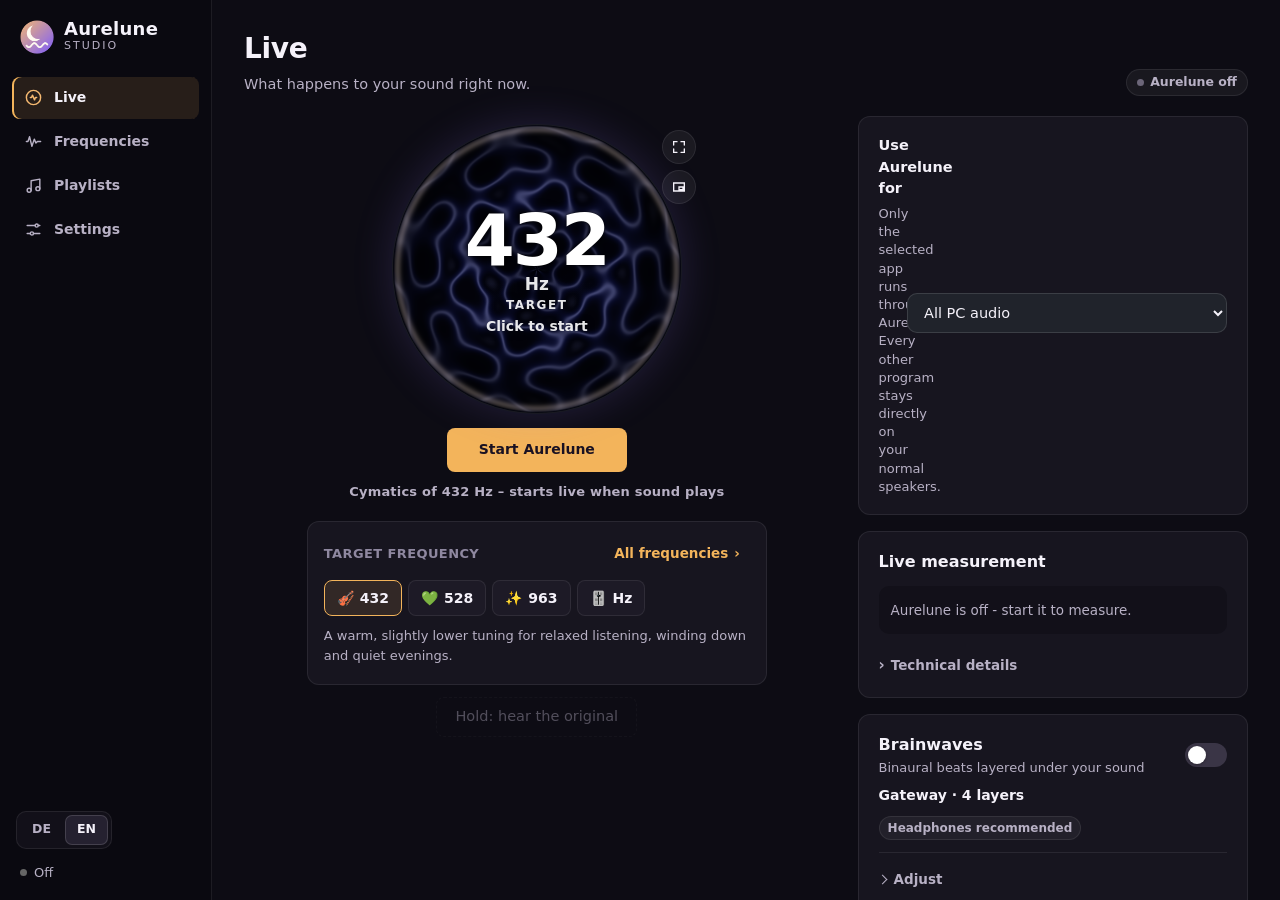
==== commit 2975dcb9: "Aurelune 3.19: App-spezifisches Audio-Routing" ====
--- a/Setup-Dateien/app/ui/index.html
+++ b/Setup-Dateien/app/ui/index.html
@@ -1,6 +1,6 @@
 <!doctype html>
 <html lang="en"><head><meta charset="utf-8"><meta name="viewport" content="width=device-width,initial-scale=1">
-<title>Aurelune Studio</title><link rel="icon" href="icon.png" type="image/png"><link rel="stylesheet" href="style.css"><link rel="stylesheet" href="desk.css"><link rel="stylesheet" href="v38.css"><link rel="stylesheet" href="v311.css"><link rel="stylesheet" href="v312.css"><link rel="stylesheet" href="v314.css"><link rel="stylesheet" href="v315.css"><link rel="stylesheet" href="v316.css"><link rel="stylesheet" href="v317.css"><link rel="stylesheet" href="v318.css"></head>
+<title>Aurelune Studio</title><link rel="icon" href="icon.png" type="image/png"><link rel="stylesheet" href="style.css"><link rel="stylesheet" href="desk.css"><link rel="stylesheet" href="v38.css"><link rel="stylesheet" href="v311.css"><link rel="stylesheet" href="v312.css"><link rel="stylesheet" href="v314.css"><link rel="stylesheet" href="v315.css"><link rel="stylesheet" href="v316.css"><link rel="stylesheet" href="v317.css"><link rel="stylesheet" href="v318.css"><link rel="stylesheet" href="v319.css"></head>
 <body>
 <div class="aurora"></div>
 <div id="oldEngine" hidden style="padding:30px;font:14px Segoe UI">This window uses an outdated browser engine. Please run the Aurelune installer again (it installs Microsoft WebView2) or start Aurelune with Microsoft Edge.</div>
@@ -166,5 +166,6 @@
 <script src="v316.js"></script>
 <script src="v317.js"></script>
 <script src="v318.js"></script>
+<script src="v319.js"></script>
 <script src="update.js"></script>
 </body></html>
--- a/Setup-Dateien/app/ui/v319.css
+++ b/Setup-Dateien/app/ui/v319.css
@@ -0,0 +1,2 @@
+/* Aurelune 3.19 per-app routing */
+.route-card{display:grid;grid-template-columns:minmax(0,1fr) minmax(220px,320px);gap:18px;align-items:center;margin:14px 0}.route-copy b,.route-copy small{display:block}.route-copy small{margin-top:5px;color:var(--text-secondary,#aeb4be);line-height:1.4}.route-pick{display:flex;flex-direction:column;gap:5px}.route-pick select{width:100%;border:1px solid var(--border,rgba(255,255,255,.12));border-radius:10px;padding:10px 12px;background:var(--surface-raised,#20232b);color:inherit;font:inherit}.route-pick span{font-size:11px;color:var(--accent,#b8ef77)}@media(max-width:720px){.route-card{grid-template-columns:1fr}.route-pick{width:100%}}
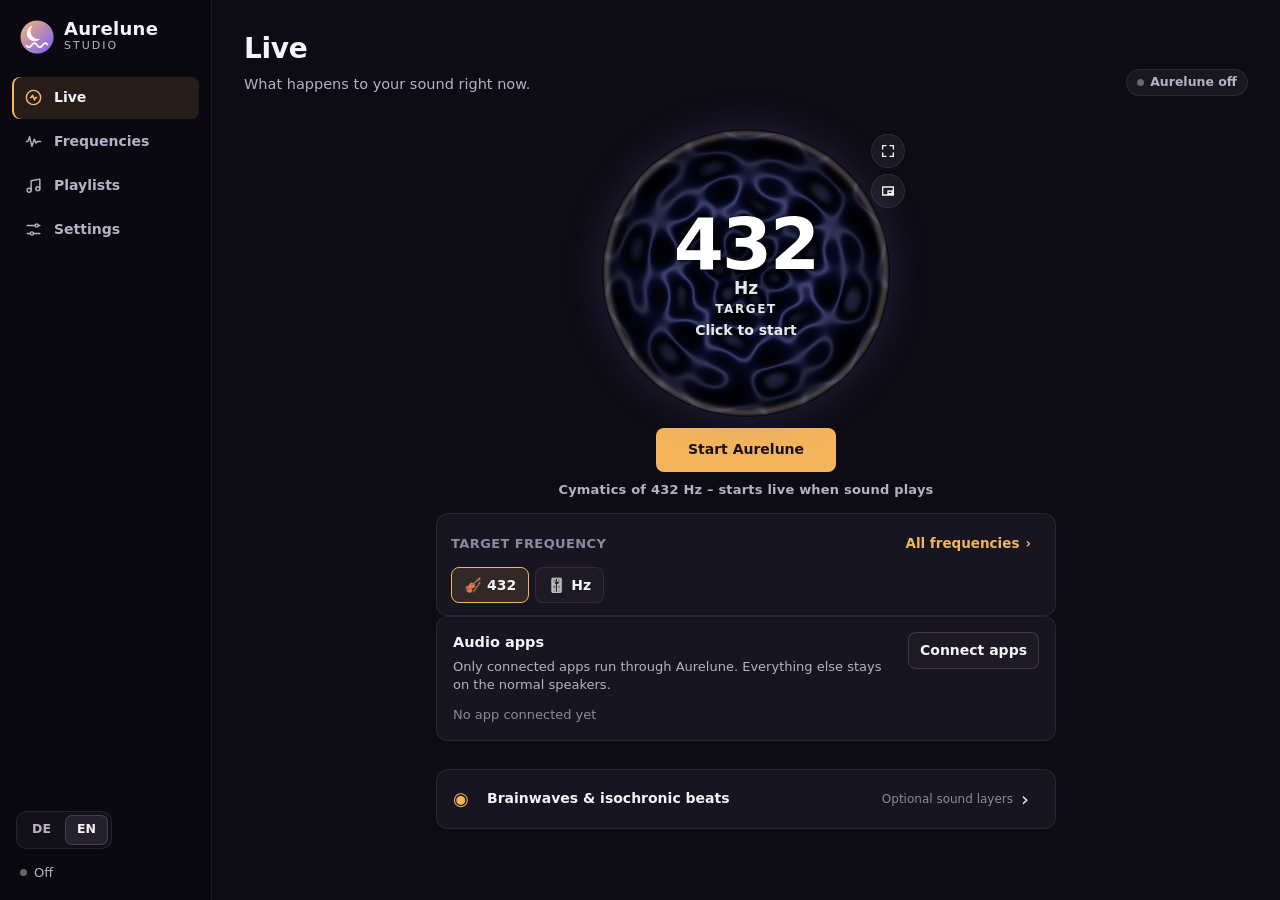
==== commit d4ceb11b: "Aurelune 3.20: Live aufraeumen und Multi-App-Routing" ====
--- a/Setup-Dateien/app/ui/index.html
+++ b/Setup-Dateien/app/ui/index.html
@@ -1,6 +1,6 @@
 <!doctype html>
 <html lang="en"><head><meta charset="utf-8"><meta name="viewport" content="width=device-width,initial-scale=1">
-<title>Aurelune Studio</title><link rel="icon" href="icon.png" type="image/png"><link rel="stylesheet" href="style.css"><link rel="stylesheet" href="desk.css"><link rel="stylesheet" href="v38.css"><link rel="stylesheet" href="v311.css"><link rel="stylesheet" href="v312.css"><link rel="stylesheet" href="v314.css"><link rel="stylesheet" href="v315.css"><link rel="stylesheet" href="v316.css"><link rel="stylesheet" href="v317.css"><link rel="stylesheet" href="v318.css"><link rel="stylesheet" href="v319.css"></head>
+<title>Aurelune Studio</title><link rel="icon" href="icon.png" type="image/png"><link rel="stylesheet" href="style.css"><link rel="stylesheet" href="desk.css"><link rel="stylesheet" href="v38.css"><link rel="stylesheet" href="v311.css"><link rel="stylesheet" href="v312.css"><link rel="stylesheet" href="v314.css"><link rel="stylesheet" href="v315.css"><link rel="stylesheet" href="v316.css"><link rel="stylesheet" href="v317.css"><link rel="stylesheet" href="v318.css"><link rel="stylesheet" href="v319.css"><link rel="stylesheet" href="v320.css"></head>
 <body>
 <div class="aurora"></div>
 <div id="oldEngine" hidden style="padding:30px;font:14px Segoe UI">This window uses an outdated browser engine. Please run the Aurelune installer again (it installs Microsoft WebView2) or start Aurelune with Microsoft Edge.</div>
@@ -167,5 +167,6 @@
 <script src="v317.js"></script>
 <script src="v318.js"></script>
 <script src="v319.js"></script>
+<script src="v320.js"></script>
 <script src="update.js"></script>
 </body></html>
--- a/Setup-Dateien/app/ui/v319.css
+++ b/Setup-Dateien/app/ui/v319.css
@@ -1,2 +1,2 @@
-/* Aurelune 3.19 per-app routing */
-.route-card{display:grid;grid-template-columns:minmax(0,1fr) minmax(220px,320px);gap:18px;align-items:center;margin:14px 0}.route-copy b,.route-copy small{display:block}.route-copy small{margin-top:5px;color:var(--text-secondary,#aeb4be);line-height:1.4}.route-pick{display:flex;flex-direction:column;gap:5px}.route-pick select{width:100%;border:1px solid var(--border,rgba(255,255,255,.12));border-radius:10px;padding:10px 12px;background:var(--surface-raised,#20232b);color:inherit;font:inherit}.route-pick span{font-size:11px;color:var(--accent,#b8ef77)}@media(max-width:720px){.route-card{grid-template-columns:1fr}.route-pick{width:100%}}
+/* Aurelune 3.20 multi-app routing */
+.route-card{width:100%;max-width:620px;margin:14px auto 0;padding:15px 16px!important}.route-top{display:flex;align-items:flex-start;justify-content:space-between;gap:16px}.route-top>div{min-width:0}.route-top b,.route-top small{display:block}.route-top small{margin-top:4px;color:var(--text-secondary,#aeb4be);line-height:1.35}.route-top .btn{flex:0 0 auto;min-height:36px!important;padding:7px 11px!important}.route-selected{display:flex;flex-wrap:wrap;gap:7px;margin-top:12px}.route-chip{display:inline-flex;align-items:center;gap:7px;padding:7px 9px 7px 11px;border-radius:999px;background:var(--accent-gold-soft,rgba(243,180,91,.12));border:1px solid rgba(243,180,91,.32);font-size:13px}.route-chip button{border:0;background:none;color:inherit;font-size:17px;line-height:1;cursor:pointer;padding:0}.route-empty{font-size:13px;color:var(--text-muted,#858d99)}.route-picker{margin-top:12px;padding-top:12px;border-top:1px solid var(--border-subtle,rgba(255,255,255,.08))}.route-options{display:grid;grid-template-columns:repeat(2,minmax(0,1fr));gap:7px}.route-option{display:flex;align-items:center;gap:9px;text-align:left;border:1px solid var(--border-subtle,rgba(255,255,255,.08));background:var(--bg-input,#121019);color:inherit;border-radius:10px;padding:9px;cursor:pointer;min-width:0}.route-option.on{border-color:var(--accent-gold,#f3b45b);background:var(--accent-gold-soft,rgba(243,180,91,.12))}.route-option i{width:20px;height:20px;display:grid;place-items:center;border-radius:6px;border:1px solid var(--border-strong,rgba(255,255,255,.14));font-style:normal}.route-option span,.route-option b,.route-option small{display:block;min-width:0}.route-option small{overflow:hidden;text-overflow:ellipsis;white-space:nowrap;color:var(--text-muted,#858d99)}@media(max-width:640px){.route-top{align-items:center}.route-top small{display:none}.route-options{grid-template-columns:1fr}}
--- a/Setup-Dateien/app/ui/v320.css
+++ b/Setup-Dateien/app/ui/v320.css
@@ -0,0 +1,2 @@
+/* Aurelune 3.20 – minimal Live */
+.v320-clean #view-home .page-head{max-width:720px;margin:0 auto 8px}.v320-clean #view-home .page-head p{display:none}.v320-clean #view-home .home-grid{display:block!important;max-width:760px!important;margin:0 auto!important}.v320-clean #view-home .col-main{width:100%;max-width:720px;margin:0 auto;display:flex;flex-direction:column;align-items:center}.v320-clean #view-home .col-side{display:none!important}.v320-clean #view-home .orb-wrap{margin:4px auto 0}.v320-clean #view-home .power-btn{margin-top:10px}.v320-clean #view-home .cym-line{margin-top:8px}.v320-clean #view-home .target-box{max-width:620px;margin-top:14px;padding:12px 14px}.v320-clean #view-home .target-head{margin-bottom:6px}.v320-clean #view-home .fdesc-line{display:none!important}.v320-clean #view-home .fchips{margin-top:7px}.v320-clean #view-home .fchip.quick:not(.sel){display:none}.v320-clean #view-home #ab,.v320-clean #view-home .route,.v320-clean #view-home .card.slim{display:none!important}.quick-sound{width:100%;max-width:620px;margin:12px auto 40px;border:1px solid var(--border-subtle);border-radius:12px;background:var(--bg-surface)}.quick-sound>summary{list-style:none;display:grid;grid-template-columns:26px 1fr auto 18px;gap:8px;align-items:center;padding:14px 16px;cursor:pointer}.quick-sound>summary::-webkit-details-marker{display:none}.quick-sound>summary span{color:var(--accent-gold);font-size:18px}.quick-sound>summary b{font-size:14px}.quick-sound>summary small{color:var(--text-muted);font-size:12px}.quick-sound>summary i{font-style:normal;font-size:20px;transition:transform .2s}.quick-sound[open]>summary i{transform:rotate(90deg)}#quickSoundBody{padding:0 12px 12px}#quickSoundBody #binCard,#quickSoundBody #homeIso{margin:8px 0 0!important}#quickSoundBody .hub-heading.compact{display:none}@media(max-width:640px){.v320-clean #view-home .target-box,.route-card,.quick-sound{max-width:100%}.quick-sound>summary{grid-template-columns:24px 1fr 16px}.quick-sound>summary small{display:none}}
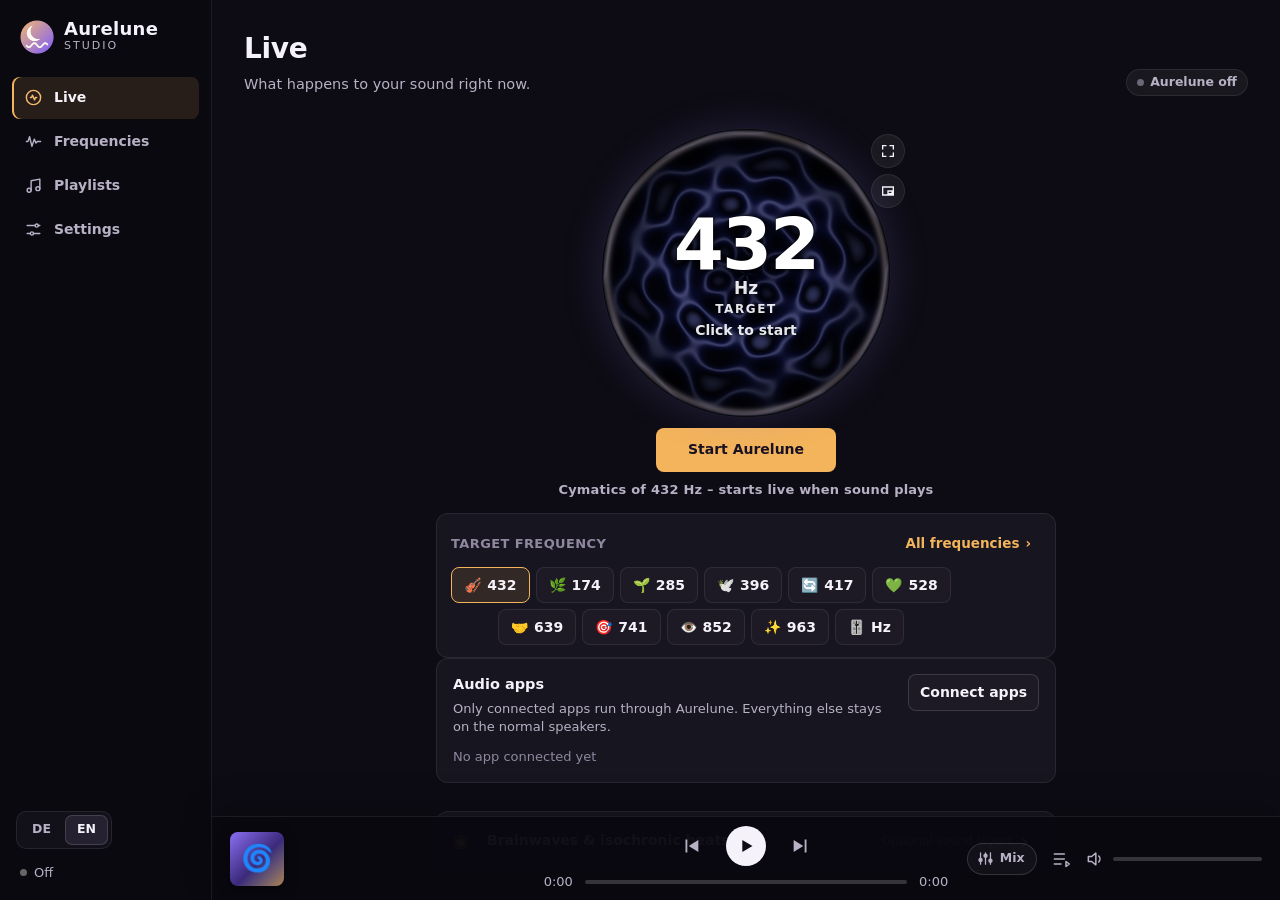
==== commit 4f3da9e9: "Aurelune 3.21: Player, Auto-Mix und Solfeggio-Preview" ====
--- a/Setup-Dateien/app/ui/index.html
+++ b/Setup-Dateien/app/ui/index.html
@@ -1,6 +1,6 @@
 <!doctype html>
 <html lang="en"><head><meta charset="utf-8"><meta name="viewport" content="width=device-width,initial-scale=1">
-<title>Aurelune Studio</title><link rel="icon" href="icon.png" type="image/png"><link rel="stylesheet" href="style.css"><link rel="stylesheet" href="desk.css"><link rel="stylesheet" href="v38.css"><link rel="stylesheet" href="v311.css"><link rel="stylesheet" href="v312.css"><link rel="stylesheet" href="v314.css"><link rel="stylesheet" href="v315.css"><link rel="stylesheet" href="v316.css"><link rel="stylesheet" href="v317.css"><link rel="stylesheet" href="v318.css"><link rel="stylesheet" href="v319.css"><link rel="stylesheet" href="v320.css"></head>
+<title>Aurelune Studio</title><link rel="icon" href="icon.png" type="image/png"><link rel="stylesheet" href="style.css"><link rel="stylesheet" href="desk.css"><link rel="stylesheet" href="v38.css"><link rel="stylesheet" href="v311.css"><link rel="stylesheet" href="v312.css"><link rel="stylesheet" href="v314.css"><link rel="stylesheet" href="v315.css"><link rel="stylesheet" href="v316.css"><link rel="stylesheet" href="v317.css"><link rel="stylesheet" href="v318.css"><link rel="stylesheet" href="v319.css"><link rel="stylesheet" href="v320.css"><link rel="stylesheet" href="v321.css"></head>
 <body>
 <div class="aurora"></div>
 <div id="oldEngine" hidden style="padding:30px;font:14px Segoe UI">This window uses an outdated browser engine. Please run the Aurelune installer again (it installs Microsoft WebView2) or start Aurelune with Microsoft Edge.</div>
@@ -168,5 +168,6 @@
 <script src="v318.js"></script>
 <script src="v319.js"></script>
 <script src="v320.js"></script>
+<script src="v321.js"></script>
 <script src="update.js"></script>
 </body></html>
--- a/Setup-Dateien/app/ui/v321.css
+++ b/Setup-Dateien/app/ui/v321.css
@@ -0,0 +1,10 @@
+/* Aurelune 3.21 – show the full Solfeggio preview and keep one player */
+.v320-clean #view-home .target-box .fchip { display:inline-flex !important; }
+.v320-clean #view-home .target-box .fchips { justify-content:center; }
+#view-play .pl-player[hidden] { display:none !important; }
+.bw-bar { box-shadow:0 -12px 30px rgba(0,0,0,.22); }
+.bw-bar .bwb-r { min-width:230px; }
+@media (max-width:980px) {
+  .bw-bar { grid-template-columns:minmax(160px,1fr) minmax(250px,1.2fr) minmax(190px,.8fr); }
+  .bw-bar .bwb-r input { width:82px; }
+}
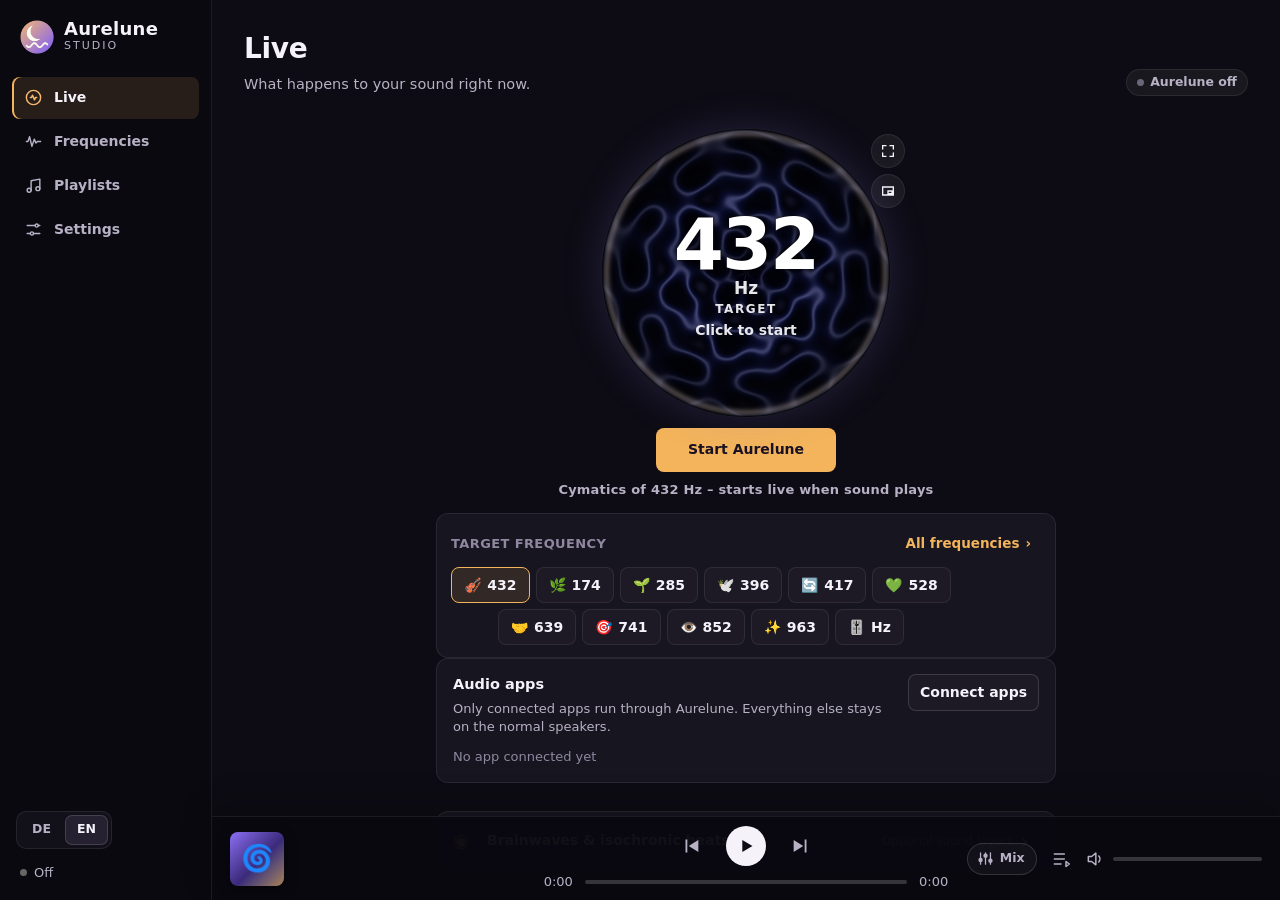
==== commit 525ac4e1: "Aurelune 3.22: Playlist-Import und Quellenwahl" ====
--- a/Setup-Dateien/app/ui/index.html
+++ b/Setup-Dateien/app/ui/index.html
@@ -1,6 +1,6 @@
 <!doctype html>
 <html lang="en"><head><meta charset="utf-8"><meta name="viewport" content="width=device-width,initial-scale=1">
-<title>Aurelune Studio</title><link rel="icon" href="icon.png" type="image/png"><link rel="stylesheet" href="style.css"><link rel="stylesheet" href="desk.css"><link rel="stylesheet" href="v38.css"><link rel="stylesheet" href="v311.css"><link rel="stylesheet" href="v312.css"><link rel="stylesheet" href="v314.css"><link rel="stylesheet" href="v315.css"><link rel="stylesheet" href="v316.css"><link rel="stylesheet" href="v317.css"><link rel="stylesheet" href="v318.css"><link rel="stylesheet" href="v319.css"><link rel="stylesheet" href="v320.css"><link rel="stylesheet" href="v321.css"></head>
+<title>Aurelune Studio</title><link rel="icon" href="icon.png" type="image/png"><link rel="stylesheet" href="style.css"><link rel="stylesheet" href="desk.css"><link rel="stylesheet" href="v38.css"><link rel="stylesheet" href="v311.css"><link rel="stylesheet" href="v312.css"><link rel="stylesheet" href="v314.css"><link rel="stylesheet" href="v315.css"><link rel="stylesheet" href="v316.css"><link rel="stylesheet" href="v317.css"><link rel="stylesheet" href="v318.css"><link rel="stylesheet" href="v319.css"><link rel="stylesheet" href="v320.css"><link rel="stylesheet" href="v321.css"><link rel="stylesheet" href="v322.css"></head>
 <body>
 <div class="aurora"></div>
 <div id="oldEngine" hidden style="padding:30px;font:14px Segoe UI">This window uses an outdated browser engine. Please run the Aurelune installer again (it installs Microsoft WebView2) or start Aurelune with Microsoft Edge.</div>
@@ -169,5 +169,6 @@
 <script src="v319.js"></script>
 <script src="v320.js"></script>
 <script src="v321.js"></script>
+<script src="v322.js"></script>
 <script src="update.js"></script>
 </body></html>
--- a/Setup-Dateien/app/ui/v322.css
+++ b/Setup-Dateien/app/ui/v322.css
@@ -0,0 +1,9 @@
+/* Aurelune 3.22 – provider-neutral playlist import */
+.v322-sources{margin:20px 0 24px;padding:18px;border:1px solid var(--border-subtle);border-radius:16px;background:var(--bg-surface)}
+.source-top{display:flex;align-items:center;justify-content:space-between;gap:18px;margin-bottom:12px}.source-top h3,.imported-wrap h3{margin:0;font-size:16px}.source-top p{margin:4px 0 0;color:var(--text-muted);font-size:12.5px}.source-top .btn{white-space:nowrap}
+.choose-source{width:100%;display:grid;grid-template-columns:48px 1fr 24px;align-items:center;gap:13px;padding:13px;text-align:left;color:var(--text-primary);background:var(--bg-surface-raised);border:1px solid var(--border-subtle);border-radius:12px;cursor:pointer}.choose-source:hover{border-color:var(--accent-gold)}.chosen-logo,.provider-card span,.import-logo{display:grid;place-items:center;color:var(--provider);background:color-mix(in srgb,var(--provider) 14%,transparent);border:1px solid color-mix(in srgb,var(--provider) 35%,transparent)}.chosen-logo{width:46px;height:46px;border-radius:50%;font-size:19px}.choose-source span:nth-child(2){display:flex;flex-direction:column;gap:3px}.choose-source small{font-size:11px;text-transform:uppercase;letter-spacing:.7px;color:var(--text-muted)}.choose-source b{font-size:15px}.choose-source>i{font-style:normal;font-size:26px;color:var(--text-muted)}
+.imported-wrap{margin-top:18px}.imported-wrap>h3{margin-bottom:9px}.import-empty{margin:0;padding:12px;color:var(--text-muted);font-size:13px;border:1px dashed var(--border-subtle);border-radius:10px}.import-row{display:grid;grid-template-columns:40px 1fr 34px 34px;align-items:center;gap:10px;padding:10px 8px;border-top:1px solid var(--border-subtle)}.import-logo{width:38px;height:38px;border-radius:10px}.import-row>div{display:flex;min-width:0;flex-direction:column;gap:2px}.import-row b{font-size:13.5px}.import-row small{color:var(--text-muted);font-size:11.5px}.import-row em{color:var(--accent-gold);font-style:normal;font-size:11px;white-space:nowrap;overflow:hidden;text-overflow:ellipsis}.import-row>button{height:32px;border:0;border-radius:8px;background:transparent;color:var(--text-muted);font-size:18px;cursor:pointer}.import-row>button:hover{background:var(--bg-hover);color:var(--text-primary)}
+.source-modal{position:fixed;inset:0;z-index:100;display:grid;place-items:center;padding:20px;background:rgba(5,4,9,.72);backdrop-filter:blur(8px)}.source-modal[hidden]{display:none}.source-dialog{width:min(650px,100%);max-height:min(760px,92vh);overflow:auto;padding:20px;border:1px solid var(--border-strong);border-radius:18px;background:var(--bg-elevated,#17141f);box-shadow:0 24px 80px rgba(0,0,0,.55)}.source-dialog-head{display:flex;align-items:center;justify-content:space-between;margin-bottom:16px}.source-dialog-head h3{margin:0;font-size:20px}.source-dialog-head button{width:34px;height:34px;border:0;border-radius:50%;background:var(--bg-surface-raised);color:var(--text-primary);font-size:22px;cursor:pointer}
+.provider-grid{display:grid;grid-template-columns:repeat(2,1fr);gap:10px}.provider-card{position:relative;display:grid;grid-template-columns:42px 1fr 20px;align-items:center;gap:10px;padding:11px;text-align:left;border:1px solid var(--border-subtle);border-radius:12px;background:var(--bg-surface);color:var(--text-primary);cursor:pointer}.provider-card:hover,.provider-card.sel{border-color:var(--provider,var(--accent-gold));background:var(--bg-surface-raised)}.provider-card span{width:40px;height:40px;border-radius:50%;font-size:17px}.provider-card i{opacity:0;color:var(--accent-gold);font-style:normal}.provider-card.sel i{opacity:1}
+.import-link{display:flex;flex-direction:column;gap:7px;margin-top:16px}.import-link b{font-size:13px}.import-link input{height:44px;padding:0 12px;border:1px solid var(--border-subtle);border-radius:10px;background:var(--bg-input,#100e17);color:var(--text-primary);font:inherit}.import-link input:focus{outline:none;border-color:var(--accent-gold)}.import-link small,.source-note{color:var(--text-muted);font-size:11.5px}.source-error{min-height:18px;margin:8px 0 0;color:#ff817a;font-size:12px}.source-note{margin:6px 0 0;line-height:1.45}.source-actions{display:flex;justify-content:flex-end;gap:9px;margin-top:18px}
+@media(max-width:640px){.source-top{align-items:flex-start;flex-direction:column}.source-top .btn{width:100%}.provider-grid{grid-template-columns:1fr}.import-row{grid-template-columns:38px 1fr 32px 32px}.source-dialog{padding:15px}}
